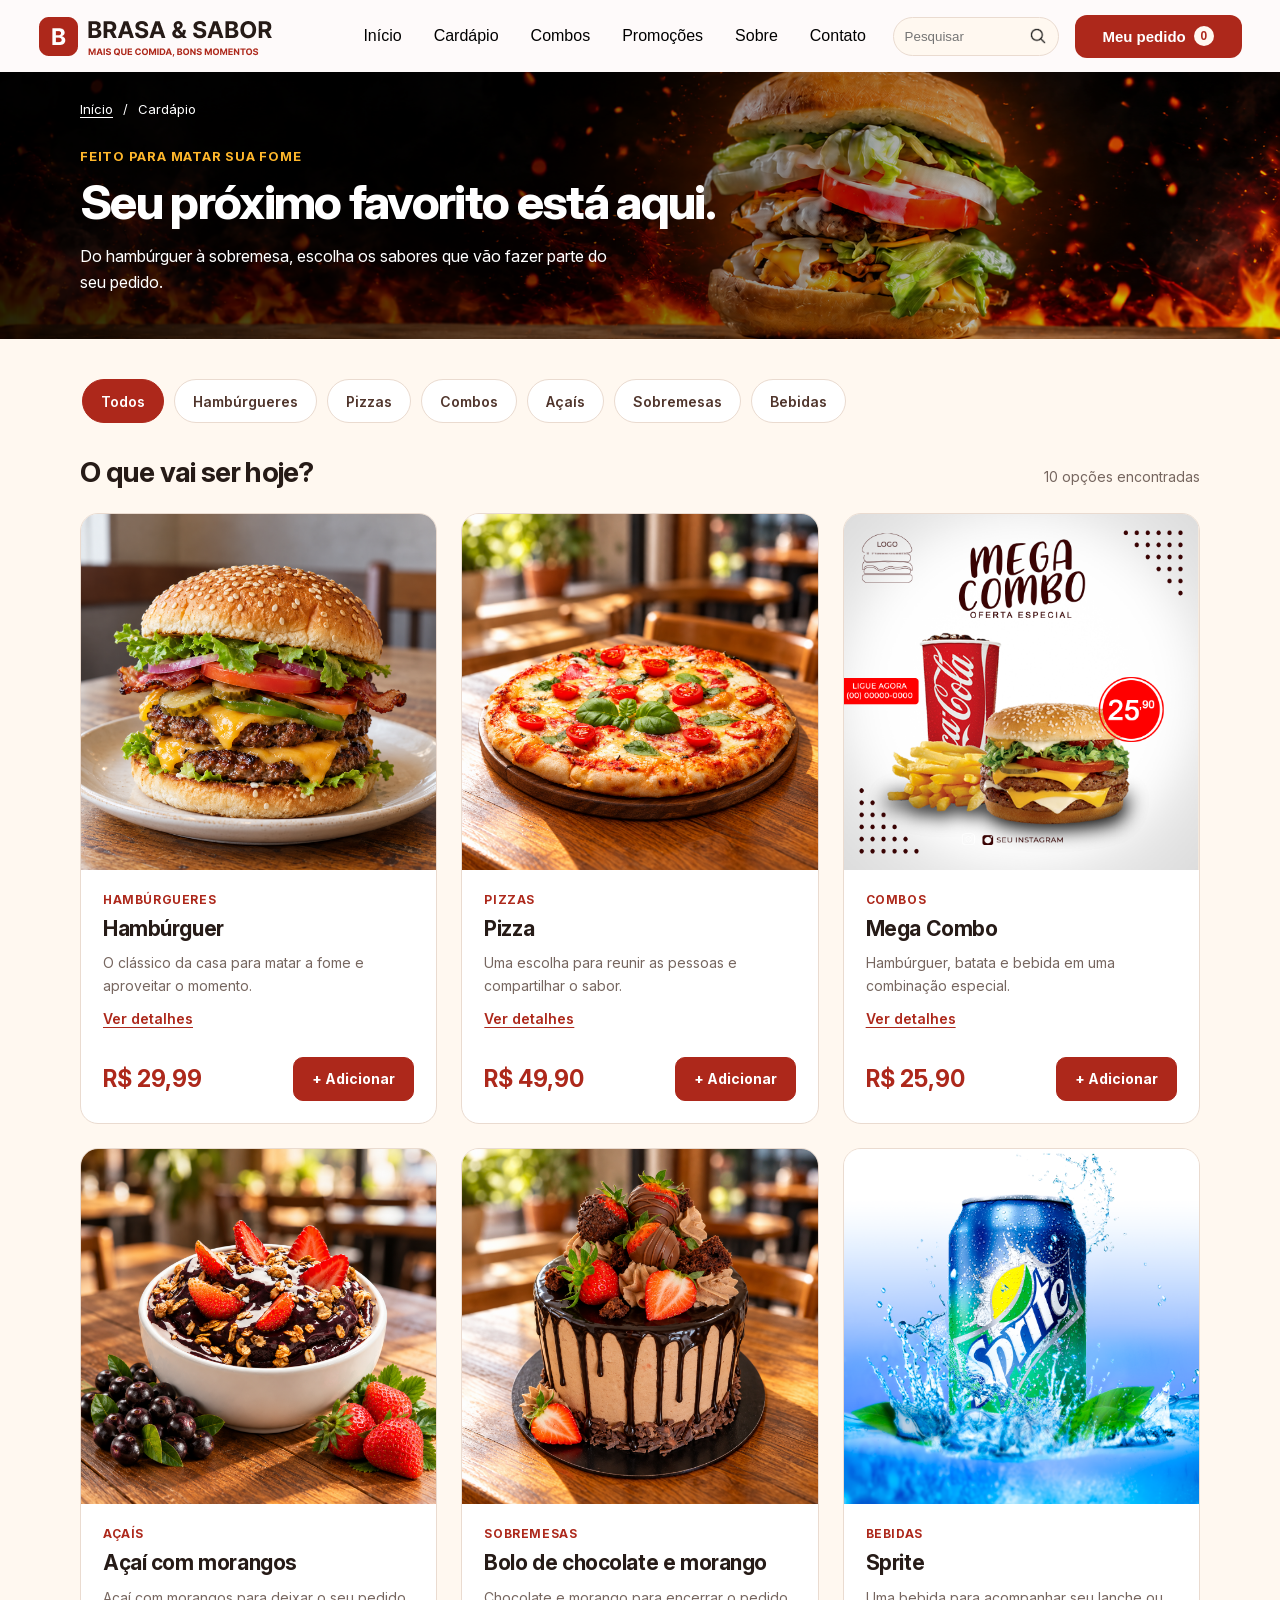
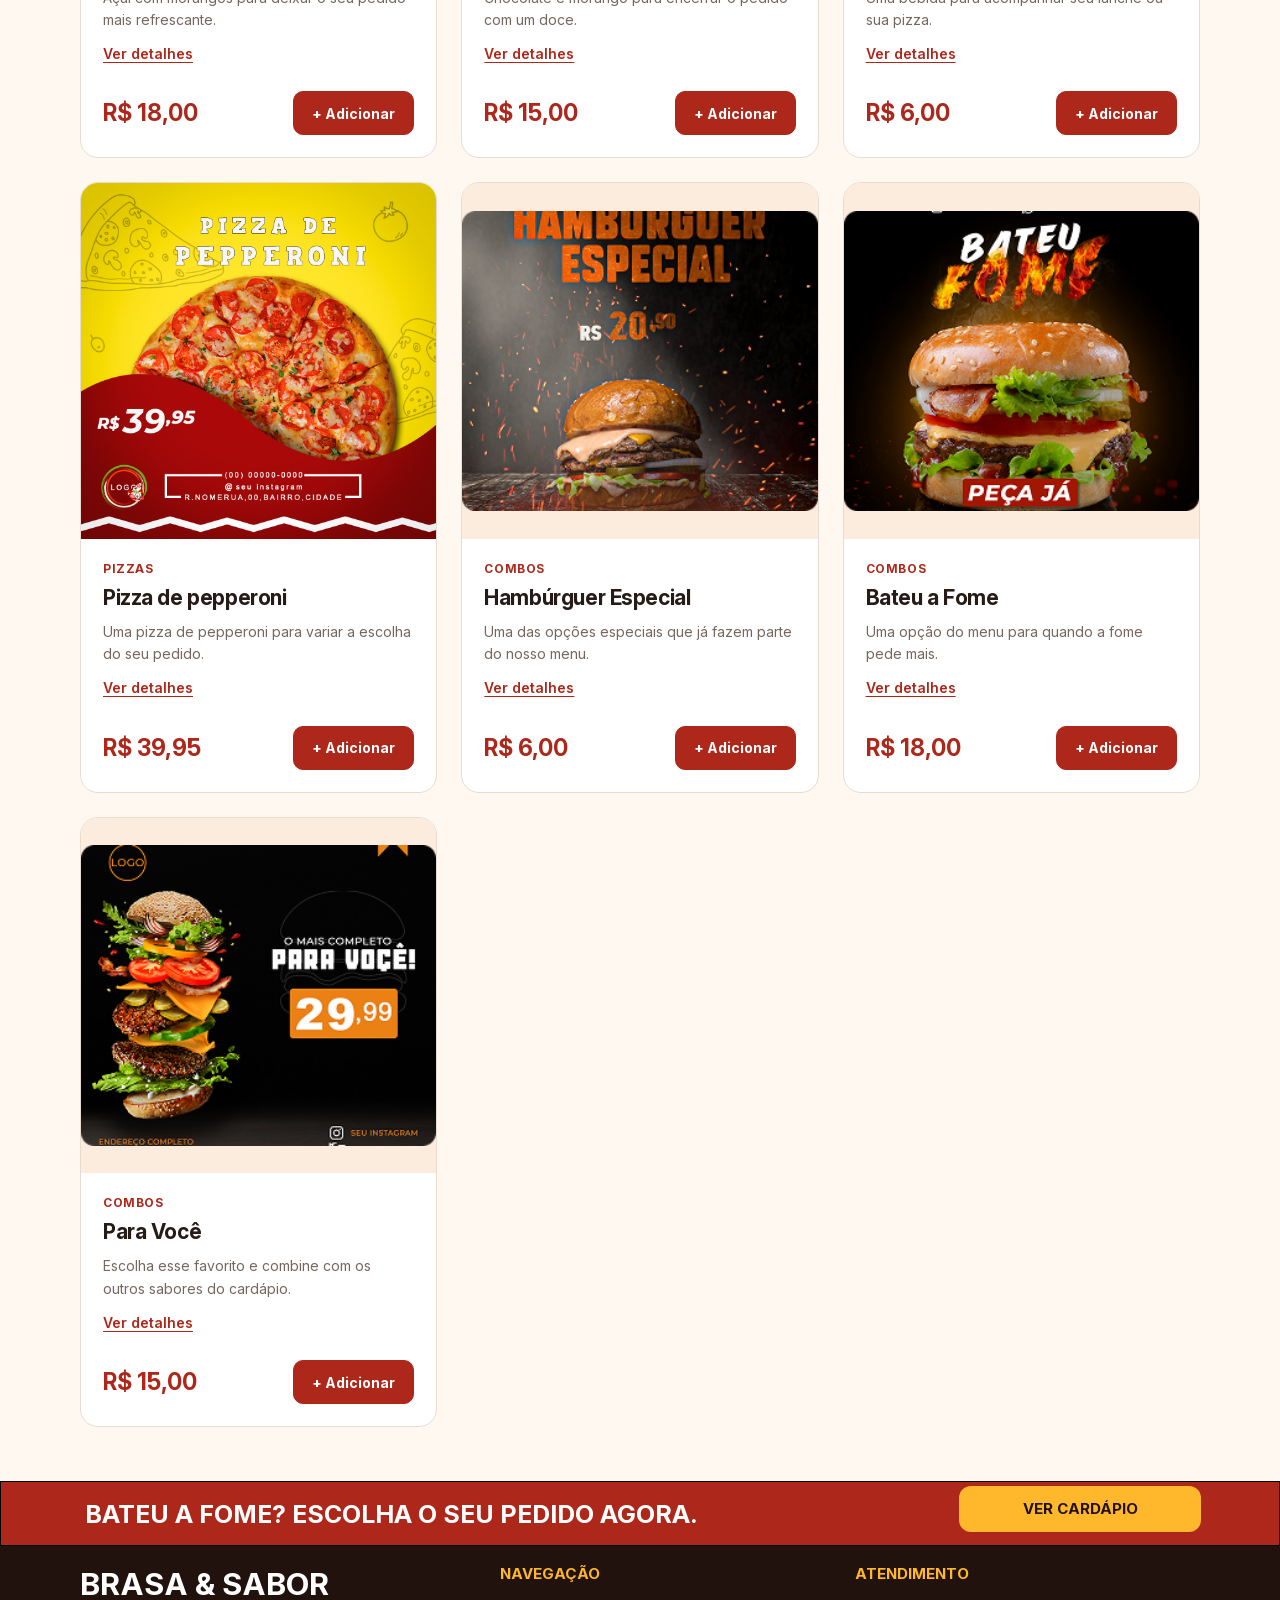
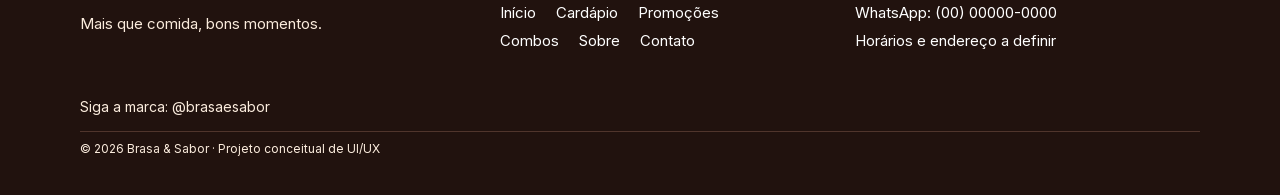
==== cardapio.html @ 9841b9db "Adiciona cardápio responsivo com filtros e carrinho simples" ====
<!DOCTYPE html> <!-- Documento HTML5 -->
<html lang="pt-br"> <!-- Idioma da página -->
<head> <!-- Configurações da página -->
    <meta charset="UTF-8"> <!-- Permite acentos -->
    <meta name="viewport" content="width=device-width, initial-scale=1.0"> <!-- Ajusta à tela -->
    <title>Cardápio | Brasa &amp; Sabor</title> <!-- Nome da aba -->
    <link rel="icon" href="assets/favicon.png"> <!-- Ícone da aba -->
    <link rel="stylesheet" href="index.css?v=cd2eb52864ba"> <!-- Estilos da identidade visual -->
    <link rel="stylesheet" href="cardapio.css?v=669b8cf87e80"> <!-- Estilos do cardápio e pedido -->
    <script src="menu.js?v=e6cb607a9255" defer></script> <!-- Menu do celular -->
    <script src="cardapio.js?v=883831ccedae" defer></script> <!-- Produtos e carrinho -->
</head> <!-- Fim das configurações -->
<body class="pagina-loja pagina-cardapio"> <!-- Conteúdo da loja -->
    <header id="inicio"> <!-- Inicia o cabeçalho e identifica o início da página -->

        <img id="logo" src="logo.png" alt="Logo Brasa & Sabor"> <!-- Exibe a logo do site -->

        <button class="botao-menu" id="botao-menu" type="button" aria-controls="menu-principal" aria-expanded="false" aria-label="Abrir menu" hidden> <!-- Abre o menu no celular -->
            <span aria-hidden="true"></span> <!-- Primeira barra do ícone -->
            <span aria-hidden="true"></span> <!-- Segunda barra do ícone -->
            <span aria-hidden="true"></span> <!-- Terceira barra do ícone -->
        </button> <!-- Fim do botão do menu -->

        <nav id="menu-principal" aria-label="Menu principal"> <!-- Links de navegação -->

            <ul><!-- Lista dos links do menu -->

                <li> <!-- Item da lista -->
                    <a href="index.html#inicio">Início</a> <!-- Vai para o início -->
                </li> <!-- Fim do item -->

                <li> <!-- Item do menu -->
                    <a href="cardapio.html" aria-current="page">Cardápio</a> <!-- Abre a página do cardápio -->
                </li> <!-- Fim do item -->

                <li> <!-- Item do menu -->
                    <a href="index.html#combos">Combos</a> <!-- Vai para os combos -->
                </li> <!-- Fim do item -->

                <li> <!-- Item do menu -->
                    <a href="index.html#banner-pizza">Promoções</a> <!-- Vai para as promoções -->
                </li> <!-- Fim do item -->

                <li> <!-- Item do menu -->
                    <a href="index.html#sobre">Sobre</a> <!-- Vai para a apresentação -->
                </li> <!-- Fim do item -->

                <li> <!-- Item do menu -->
                    <a href="index.html#contato">Contato</a> <!-- Vai para o contato -->
                </li> <!-- Fim do item -->

                <li id="pedido-menu" hidden> <!-- Espaço para o pedido no celular -->
                </li> <!-- Fim do espaço do pedido -->

            </ul> <!-- Fim da lista -->
        </nav> <!-- Fim da navegação -->

        <form action="cardapio.html" method="get" role="search"> <!-- Pesquisa no cardápio -->

            <input type="search" name="busca" placeholder="Pesquisar" aria-label="Pesquisar no cardápio"> <!-- Termo da pesquisa -->

            <button class="botao-pesquisa" type="submit" aria-label="Pesquisar"> <!-- Envia a pesquisa -->
                <img class="lupa" src="assets/Search.png" alt=""> <!-- Ícone da pesquisa -->
            </button> <!-- Fim do botão da pesquisa -->
        </form> <!-- Fim da pesquisa -->

        <a id="meu-pedido" href="meu-pedido.html">Meu pedido <span class="contador-pedido" data-total-itens>0</span></a> <!-- Abre o carrinho e mostra a quantidade -->

    </header> <!-- Fim do cabeçalho -->
<main> <!-- Conteúdo do cardápio -->
    <section class="cardapio-abertura" aria-labelledby="titulo-cardapio"> <!-- Apresentação do cardápio -->
        <div class="loja-container"> <!-- Alinha o conteúdo -->
            <nav class="trilha-pagina" aria-label="Caminho da página"> <!-- Navegação de retorno -->
                <a href="index.html">Início</a> <!-- Volta à página inicial -->
                <span aria-hidden="true">/</span> <!-- Separador visual -->
                <span aria-current="page">Cardápio</span> <!-- Página atual -->
            </nav> <!-- Fim do caminho -->
            <p class="loja-legenda">FEITO PARA MATAR SUA FOME</p> <!-- Legenda do banner -->
            <h1 class="loja-titulo" id="titulo-cardapio">Seu próximo favorito está aqui.</h1> <!-- Título da página -->
            <p class="loja-introducao">Do hambúrguer à sobremesa, escolha os sabores que vão fazer parte do seu pedido.</p> <!-- Apresenta as opções -->
        </div> <!-- Fim do conteúdo do banner -->
    </section> <!-- Fim da apresentação -->
    <section class="loja-container cardapio-conteudo" aria-labelledby="titulo-catalogo"> <!-- Produtos do cardápio -->
        <div class="categorias-cardapio" role="group" aria-label="Filtrar por categoria"> <!-- Filtros do cardápio -->
                <button class="categoria-botao" type="button" data-categoria="todos" aria-pressed="true">Todos</button> <!-- Filtra os produtos da categoria -->
                <button class="categoria-botao" type="button" data-categoria="hamburgueres" aria-pressed="false">Hambúrgueres</button> <!-- Filtra os produtos da categoria -->
                <button class="categoria-botao" type="button" data-categoria="pizzas" aria-pressed="false">Pizzas</button> <!-- Filtra os produtos da categoria -->
                <button class="categoria-botao" type="button" data-categoria="combos" aria-pressed="false">Combos</button> <!-- Filtra os produtos da categoria -->
                <button class="categoria-botao" type="button" data-categoria="acais" aria-pressed="false">Açaís</button> <!-- Filtra os produtos da categoria -->
                <button class="categoria-botao" type="button" data-categoria="sobremesas" aria-pressed="false">Sobremesas</button> <!-- Filtra os produtos da categoria -->
                <button class="categoria-botao" type="button" data-categoria="bebidas" aria-pressed="false">Bebidas</button> <!-- Filtra os produtos da categoria -->
        </div> <!-- Fim das categorias -->
        <div class="catalogo-cabecalho"> <!-- Título e quantidade de resultados -->
            <h2 id="titulo-catalogo">O que vai ser hoje?</h2> <!-- Título dos produtos -->
            <p id="resultado-produtos" role="status"></p> <!-- Quantidade encontrada -->
        </div> <!-- Fim do cabeçalho dos produtos -->
        <div class="lista-produtos" id="lista-produtos"></div> <!-- Recebe os produtos do cardápio -->
        <div class="estado-vazio" id="busca-vazia" hidden> <!-- Busca sem resultados -->
            <h2>Nenhum sabor por aqui ainda.</h2> <!-- Título da busca vazia -->
            <p class="texto-suave">Tente outro nome ou escolha uma categoria diferente.</p> <!-- Orienta a pesquisa -->
            <button class="botao-loja" id="limpar-filtros" type="button">Limpar filtros</button> <!-- Mostra todos os produtos -->
        </div> <!-- Fim da busca vazia -->
        <noscript><p class="texto-suave">Ative o JavaScript para ver os produtos e montar seu pedido.</p></noscript> <!-- Orientação sem o script -->
    </section> <!-- Fim dos produtos -->
</main> <!-- Fim do cardápio -->
<footer class="rodape"> <!-- Inicia o rodapé da página -->

    <div class="rodape-chamada"> <!-- Cria a faixa de chamada acima das informações finais -->

        <div class="rodape-chamada-conteudo"> <!-- Alinha o texto e o link da faixa -->
            <p class="rodape-chamada-texto">BATEU A FOME? ESCOLHA O SEU PEDIDO AGORA.</p> <!-- Exibe a chamada para escolher um pedido -->
            <a class="rodape-botao" href="cardapio.html">VER CARDÁPIO</a> <!-- Abre o cardápio completo -->
        </div> <!-- Encerra o conteúdo da faixa de chamada -->

    </div> <!-- Encerra a faixa de chamada -->

    <div class="rodape-corpo"> <!-- Cria a área escura das informações finais -->

        <div class="rodape-conteudo"> <!-- Limita e centraliza o conteúdo do rodapé -->

            <div class="rodape-colunas"> <!-- Agrupa a marca, a navegação e o atendimento -->

                <div class="rodape-marca"> <!-- Agrupa o nome e o slogan da marca -->
                    <h2 class="rodape-nome">BRASA &amp; SABOR</h2> <!-- Exibe o nome da marca -->
                    <p class="rodape-slogan">Mais que comida, bons momentos.</p> <!-- Exibe o slogan da marca -->
                </div> <!-- Encerra as informações da marca -->

                <nav class="rodape-navegacao" aria-labelledby="titulo-navegacao"> <!-- Identifica os links de navegação do rodapé -->
                    <h3 class="rodape-subtitulo" id="titulo-navegacao">NAVEGAÇÃO</h3> <!-- Exibe o título da navegação -->

                    <div class="rodape-links"> <!-- Agrupa as duas linhas de links -->

                        <div class="rodape-linha"> <!-- Agrupa a primeira linha de links -->
                            <a href="index.html#inicio">Início</a> <!-- Leva ao início da página -->
                            <a href="cardapio.html">Cardápio</a> <!-- Abre o cardápio completo -->
                            <a href="index.html#banner-pizza">Promoções</a> <!-- Leva ao banner de promoção -->
                        </div> <!-- Encerra a primeira linha de links -->

                        <div class="rodape-linha"> <!-- Agrupa a segunda linha de links -->
                            <a href="index.html#combos">Combos</a> <!-- Leva à seção de combos -->
                            <a href="index.html#sobre">Sobre</a> <!-- Leva à apresentação da marca -->
                            <a href="index.html#contato">Contato</a> <!-- Leva às informações de atendimento -->
                        </div> <!-- Encerra a segunda linha de links -->

                    </div> <!-- Encerra o grupo de links -->

                </nav> <!-- Encerra a navegação do rodapé -->

                <section class="rodape-atendimento" id="contato" aria-labelledby="titulo-atendimento"> <!-- Agrupa e identifica as informações de atendimento -->
                    <h3 class="rodape-subtitulo" id="titulo-atendimento">ATENDIMENTO</h3> <!-- Exibe o título do atendimento -->

                    <p class="rodape-dados"> <!-- Inicia as informações de contato -->
                        WhatsApp: (00) 00000-0000<br> <!-- Exibe o telefone e quebra a linha -->
                        Horários e endereço a definir <!-- Exibe a situação dos dados de atendimento -->
                    </p> <!-- Encerra as informações de contato -->

                </section> <!-- Encerra a área de atendimento -->

            </div> <!-- Encerra as três colunas do rodapé -->

            <p class="rodape-social">Siga a marca: @brasaesabor</p> <!-- Exibe o nome da marca nas redes sociais -->
            <hr class="rodape-divisor"> <!-- Separa as informações dos créditos finais -->
            <p class="rodape-creditos">© 2026 Brasa &amp; Sabor · Projeto conceitual de UI/UX</p> <!-- Exibe o ano, a marca e a identificação do projeto -->

        </div> <!-- Encerra o conteúdo centralizado do rodapé -->

    </div> <!-- Encerra a área escura do rodapé -->

</footer> <!-- Encerra o rodapé da página -->
<dialog class="detalhes-produto" id="detalhes-produto" aria-labelledby="detalhe-nome" aria-describedby="detalhe-descricao"> <!-- Detalhes do produto -->
    <button class="fechar-detalhes" id="fechar-detalhes" type="button" aria-label="Fechar detalhes" autofocus>×</button> <!-- Fecha a janela -->
    <div class="detalhes-layout"> <!-- Organiza imagem e informações -->
        <img id="detalhe-imagem" src="assets/favoritos/img/hamburguer.png" alt="Hambúrguer"> <!-- Foto do produto -->
        <div class="detalhes-conteudo"> <!-- Informações do produto -->
            <p class="loja-legenda">BRASA &amp; SABOR</p> <!-- Nome da marca -->
            <h2 id="detalhe-nome">Hambúrguer</h2> <!-- Nome do produto escolhido -->
            <p class="texto-suave" id="detalhe-descricao"></p> <!-- Descrição do produto -->
            <strong class="produto-preco" id="detalhe-preco"></strong> <!-- Preço do produto -->
            <button class="botao-loja" id="detalhe-adicionar" type="button" data-adicionar="hamburguer">Adicionar ao pedido</button> <!-- Inclui o produto no carrinho -->
            <p class="texto-suave" id="detalhe-status" role="status" data-status-pedido hidden></p> <!-- Confirma a inclusão -->
        </div> <!-- Fim das informações -->
    </div> <!-- Fim do conteúdo dos detalhes -->
</dialog> <!-- Fim da janela -->
<div class="barra-pedido" id="barra-pedido" hidden> <!-- Resumo fixo do celular -->
    <div> <!-- Quantidade e total -->
        <p class="texto-suave"><span data-total-itens>0</span> itens no pedido</p> <!-- Quantidade escolhida -->
        <strong data-total-pedido>R$ 0,00</strong> <!-- Total dos itens -->
    </div> <!-- Fim dos valores -->
    <a class="botao-loja" href="meu-pedido.html">Ver meu pedido</a> <!-- Abre o carrinho -->
</div> <!-- Fim do resumo fixo -->
<p class="aviso-pedido" role="status" data-status-pedido hidden></p> <!-- Confirma as mudanças no pedido -->
</body> <!-- Fim do conteúdo -->
</html> <!-- Fim do documento -->
---- index.css ----
* {
    font-family: Arial, Helvetica, sans-serif; /* Define a fonte de todos os elementos */
    margin: 0; /* Remove as margens padrão */
    padding: 0; /* Remove os espaçamentos internos padrão */
}

body {
    margin: 0; /* Remove a margem padrão do body */
}

a {
    color: black; /* Define a cor dos links */
    text-decoration: none; /* Remove o sublinhado dos links */
    cursor: pointer; /* Mostra uma mão ao passar o mouse sobre os links */
}

button {
    cursor: pointer; /* Mostra uma mão ao passar o mouse sobre os botões */
}

header {
    background-color: #FEFAFA; /* Define a cor de fundo do cabeçalho */
    display: flex; /* Coloca os elementos do cabeçalho lado a lado */
    align-items: center; /* Centraliza os elementos verticalmente */
    justify-content: space-between; /* Distribui o espaço livre entre os elementos */
    min-height: 72px; /* Mantém a altura mínima e permite crescer se houver quebra de linha */
    height: auto; /* Evita que o botão fique encoberto em telas menores */
    padding: 12px clamp(20px, 3vw, 80px); /* Ajusta o espaço lateral à largura da tela */
    box-sizing: border-box; /* Inclui o padding no tamanho do cabeçalho */
    gap: 16px; /* Mantém os elementos próximos sem apertar o cabeçalho */
    flex-wrap: wrap; /* Permite que os elementos passem para outra linha quando faltar espaço */

    & #logo {
        cursor: pointer; /* Mostra uma mão ao passar o mouse sobre a logo */
    }
}

nav ul {
    display: flex; /* Coloca os itens do menu lado a lado */
    flex-wrap: wrap; /* Permite quebrar a linha quando faltar espaço */
    gap: 12px; /* Faz o menu caber também com o navegador em 100% */
    list-style-type: none; /* Remove as bolinhas da lista */
    padding: 0; /* Remove o espaçamento interno padrão */
    margin: 0; /* Remove a margem padrão */

    & a {
        display: inline-block; /* Permite aumentar cada link individualmente */
        padding: 10px; /* Mantém o tamanho do link igual antes e durante o hover */
        border: none; /* Remove qualquer borda do link */
        outline: none; /* Remove o contorno preto de foco */
        border-radius: 10px; /* Arredonda o fundo do hover */
        transition: transform 0.2s ease, color 0.2s ease, background-color 0.2s ease; /* Suaviza o efeito */

        &:hover {
            cursor: pointer; /* Mostra uma mão sobre o link */
            color: white; /* Deixa o texto branco */
            background-color: #AD281B; /* Deixa o fundo vermelho */
            transform: scale(1.1); /* Aumenta apenas o link sem empurrar os outros */
        }

        &:focus-visible {
            outline: 2px solid #AD281B; /* Destaca o link em vermelho ao navegar pelo teclado */
            outline-offset: 2px; /* Afasta o contorno do texto */
        }
    }
}

form {
    position: relative; /* Serve de referência para posicionar a lupa */
    margin-left: auto; /* Coloca o espaço livre antes da pesquisa, aproximando ela do botão */
}

input {
    background-color: #FFF8F0; /* Define o fundo do campo de pesquisa */
    width: 166px; /* Define a largura do campo */
    height: 39px; /* Define a altura do campo */
    border-radius: 20px; /* Arredonda as bordas */
    border: 1px solid #EADBD0; /* Adiciona uma borda ao campo */
    padding-left: 11px; /* Afasta o texto da borda esquerda */
    padding-right: 35px; /* Reserva espaço para a lupa */
    outline: none; /* Remove o contorno padrão ao clicar */
    box-sizing: border-box; /* Inclui padding e borda no tamanho do campo */
}

.lupa {
    position: absolute; /* Permite posicionar a lupa dentro do formulário */
    right: 12px; /* Afasta a lupa da borda direita */
    top: 50%; /* Posiciona a lupa no meio vertical */
    transform: translateY(-50%); /* Ajusta a centralização vertical da lupa */
    width: 18px; /* Define a largura da lupa */
}

#meu-pedido { /* Botão do pedido */
    display: inline-flex; /* Organiza o texto do botão */
    align-items: center; /* Centraliza na vertical */
    justify-content: center; /* Centraliza na horizontal */
    box-sizing: border-box; /* Inclui as bordas no tamanho */
    background: #AD281B; /* Define o fundo vermelho */
    width: 167px; /* Define a largura do botão */
    height: 43px; /* Define a altura do botão */
    border-radius: 12px; /* Arredonda as bordas */
    border: none; /* Remove a borda padrão */
    outline: none; /* Remove o contorno padrão ao clicar */
    color: white; /* Define o texto branco */
    font-weight: bold; /* Deixa o texto em negrito */
    font-size: 15px; /* Define o tamanho do texto */

    &:hover { /* Destaque ao passar o mouse */
        background-color: #630e06; /* Escurece o botão ao passar o mouse */
    } /* Fim do destaque */

    &:focus-visible { /* Destaque pelo teclado */
        outline: 2px solid #AD281B; /* Contorno vermelho */
        outline-offset: 3px; /* Afasta o contorno */
    } /* Fim do foco */
} /* Fim do botão do pedido */

@keyframes hero { /* Cria a animação de entrada da hero */
    from { /* Define o começo da animação */
        opacity: 0; /* Começa invisível */
        transform: translateY(15px); /* Começa 15px abaixo da posição original */
    } /* Fecha o começo */

    to { /* Define o final da animação */
        opacity: 1; /* Deixa o elemento visível */
        transform: translateY(0); /* Retorna à posição original */
    } /* Fecha o final */
} /* Fecha a animação */

.hero {
    position: relative; /* Serve de referência para posicionar o vídeo */
    isolation: isolate; /* Mantém as camadas do vídeo dentro da hero */
    overflow: hidden; /* Esconde as partes do vídeo que ultrapassam a seção */
    background-image: url("assets/banner-burguer.png"); /* Define a imagem de fundo */
    width: 100%; /* Ocupa toda a largura disponível */
    height: 550px; /* Define a altura da seção */
    background-size: cover; /* Preenche a seção com a imagem */
    background-position: center; /* Centraliza a imagem de fundo */
    background-repeat: no-repeat; /* Impede a repetição da imagem */
    color: white; /* Define a cor padrão dos textos */
    display: flex; /* Ativa o Flexbox */
    flex-direction: column; /* Organiza os elementos um abaixo do outro */
    padding: 80px; /* Define o espaço interno da seção */
    box-sizing: border-box; /* Inclui o padding no tamanho da seção */

    & .video-hero {
        position: absolute; /* Coloca o vídeo no fundo sem ocupar espaço entre os textos */
        inset: 0; /* Posiciona o vídeo junto às bordas da seção */
        width: 100%; /* Faz o vídeo ocupar toda a largura da hero */
        height: 100%; /* Faz o vídeo ocupar toda a altura da hero */
        object-fit: cover; /* Preenche a seção sem deformar o vídeo */
        object-position: center; /* Centraliza o vídeo */
        z-index: -1; /* Coloca o vídeo atrás dos textos e botões */
        pointer-events: none; /* Impede que o vídeo bloqueie os cliques nos botões */
    }

    & #h2-section {
        color: #FFB72B; /* Define a cor amarela do texto */
        font-size: 15px; /* Define o tamanho do texto */
        font-weight: 100; /* Solicita um peso fino para a fonte */
        animation: entrada-hero 0.6s ease-out both; /* Faz o texto pequeno entrar primeiro */
        transition: scale 0.25s ease; /* Suaviza o crescimento e a volta ao tamanho normal */
        transform-origin: left center; /* Faz o crescimento partir do lado esquerdo */

        &:hover {
            scale: 1.02; /* Aumenta apenas este texto em 2% */
        }
    }

    & #h1 {
        font-size: 65px; /* Define o tamanho do título principal */
        margin: 0; /* Remove a margem padrão */
        animation: entrada-hero 0.6s ease-out 0.12s both; /* Faz o título entrar depois */
        transition: scale 0.25s ease; /* Suaviza o crescimento e a volta ao tamanho normal */
        transform-origin: left center; /* Faz o crescimento partir do lado esquerdo */

        &:hover {
            scale: 1.02; /* Aumenta apenas o título em 2% */
        }
    }

    & > p {
        animation: entrada-hero 0.6s ease-out 0.24s both; /* Faz o parágrafo entrar depois do título */
        transition: scale 0.25s ease; /* Suaviza o crescimento e a volta ao tamanho normal */
        transform-origin: left center; /* Faz o crescimento partir do lado esquerdo */

        &:hover {
            scale: 1.02; /* Aumenta apenas o parágrafo em 2% */
        }
    }

    & .botoes-hero {
        display: flex; /* Coloca os botões lado a lado */
        gap: 22px; /* Define o espaço entre os botões */
        flex-wrap: wrap; /* Permite que os botões passem para outra linha */
        margin-top: 20px; /* Afasta os botões do texto acima */
        animation: entrada-hero 0.6s ease-out 0.36s both; /* Faz os botões entrarem por último */

        & #fazer-pedido {
            width: 255px; /* Define a largura do botão */
            height: 55px; /* Define a altura do botão */
            border-radius: 12px; /* Arredonda as bordas */
            background: #AD281B; /* Define o fundo vermelho */
            color: white; /* Define o texto branco */
            border: none; /* Remove a borda padrão */
            font-weight: bold; /* Deixa o texto em negrito */
            box-shadow: inset 0 0 0 0 white; /* Prepara o preenchimento branco sem mostrá-lo */
            transition: box-shadow 0.35s ease, color 0.35s ease; /* Suaviza a animação na entrada e na saída do mouse */

            &:hover {
                box-shadow: inset 255px 0 0 0 white; /* Preenche o botão de branco da esquerda para a direita */
                color: #AD281B; /* Muda o texto para vermelho */
            }
        }

        & #explorar-cardapio {
            width: 255px; /* Define a largura do botão */
            height: 55px; /* Define a altura do botão */
            border-radius: 12px; /* Arredonda as bordas */
            background: white; /* Define o fundo branco */
            color: #AD281B; /* Define o texto vermelho */
            border: none; /* Remove a borda padrão */
            font-weight: bolder; /* Deixa o texto com peso maior */
            box-shadow: inset 0 0 0 0 #AD281B; /* Prepara o preenchimento vermelho sem mostrá-lo */
            transition: box-shadow 0.35s ease, color 0.35s ease; /* Suaviza a animação na entrada e na saída do mouse */

            &:hover {
                box-shadow: inset 255px 0 0 0 #AD281B; /* Preenche o botão de vermelho da esquerda para a direita */
                color: white; /* Muda o texto para branco */
            }
        }
    }
}

.texto-favorito {
    display: flex; /* Ativa o Flexbox na seção */
    flex-direction: column; /* Organiza os textos um abaixo do outro */
    padding: 57px 80px; /* Define o espaço vertical e lateral */
    box-sizing: border-box; /* Inclui o padding no tamanho da seção */

    & #escolha-seu-favorito {
        color: #AD281B; /* Define a cor vermelha do texto */
        font-weight: bold; /* Deixa o texto em negrito */
        margin: 0; /* Remove a margem padrão */
    }

    & #oq-vai-ser-hj {
        color: #261B17; /* Define a cor escura do título */
        font-size: 36px; /* Define o tamanho do título */
        margin: 0; /* Remove a margem padrão */
        font-weight: bolder; /* Deixa o título com peso maior */
    }

    & #paragrafo-texto-favorito {
        color: #76665F; /* Define a cor do parágrafo */
        font-size: 16px; /* Define o tamanho do texto */
    }
}

.favoritos {
    display: flex; /* Coloca os cards lado a lado */
    width: 100%; /* Ocupa toda a largura disponível */
    padding: 0 80px; /* Define o espaço nas laterais */
    box-sizing: border-box; /* Inclui o padding na largura da seção */
    justify-content: center; /* Centraliza os cards na horizontal */
    gap: 67px; /* Define o espaço entre os cards */
    margin-bottom: 20px; /* Adiciona espaço abaixo da seção */
    flex-wrap: wrap; /* Permite que os cards passem para outra linha */

    & .card {
        display: flex; /* Ativa o Flexbox dentro do card */
        width: 197px; /* Define a largura do card */
        height: auto; /* Ajusta a altura ao conteúdo */
        padding-bottom: 15px; /* Cria espaço abaixo do preço */
        flex-shrink: 0; /* Impede que o card diminua de largura */
        flex-direction: column; /* Organiza imagem, nome e preço em coluna */
        align-items: center; /* Centraliza os elementos horizontalmente */
        gap: 8px; /* Cria espaço entre imagem, nome e preço */
        border-radius: 15px; /* Arredonda as bordas */
        border: 1px solid #FF9A50; /* Adiciona uma borda laranja */
        box-sizing: border-box; /* Inclui padding e borda no tamanho do card */
        position: relative; /* Serve de referência para o reflexo */
        transition: transform 0.6s cubic-bezier(0.23, 1, 0.32, 1); /* Suaviza a inclinação e a volta do card */



        &:hover {
            transform: perspective(1000px) rotateX(5deg) rotateY(-10deg) scale(1.02); /* Inclina e aumenta apenas o card sob o mouse */
        }

        &::after {
            content: ""; /* Cria uma camada para o reflexo */
            position: absolute; /* Posiciona o reflexo sobre o card */
            inset: 0; /* Faz a camada ocupar todo o card */
            border-radius: inherit; /* Mantém o arredondamento original */
            pointer-events: none; /* Impede que o reflexo bloqueie o mouse */
            background: linear-gradient(115deg, transparent 40%, rgba(255, 255, 255, 0.1) 45%, rgba(255, 255, 255, 0.3) 50%, rgba(255, 255, 255, 0.1) 55%, transparent 60%); /* Cria uma faixa diagonal de luz */
            background-size: 250% 250%; /* Permite movimentar o reflexo */
            background-position: 100% 100%; /* Define a posição inicial do reflexo */
            opacity: 0; /* Esconde o reflexo enquanto o card está parado */
            transition: background-position 0.6s ease, opacity 0.6s ease; /* Suaviza o movimento e a aparição do reflexo */
        }

        &:hover::after {
            background-position: 0% 0%; /* Faz o reflexo atravessar o card */
            opacity: 1; /* Mostra o reflexo durante o hover */
        }

        & img {
            width: 181px; /* Define a largura das imagens */
            height: 153px; /* Define a altura das imagens */
            border-radius: 11px; /* Arredonda as bordas das imagens */
            object-fit: cover; /* Preenche o espaço sem deformar a imagem */
            margin-top: 5px; /* Afasta a imagem do topo do card */
        }

        & h2 {
            font-size: 17px; /* Aumenta o tamanho do nome do produto */
            font-weight: bold; /* Deixa o nome em negrito */
            text-align: center; /* Centraliza o nome */
            padding: 0 8px; /* Afasta o nome das bordas laterais */
        }

        & .preco {
            color: #AD281B; /* Define a cor vermelha do preço */
            font-size: 18px; /* Define o tamanho do preço */
            font-weight: bold; /* Deixa o preço em negrito */
            text-align: center; /* Centraliza o preço */
            margin-top: auto; /* Alinha os preços na parte inferior dos cards da mesma linha */
        }
    }
}

#banner-pizza {
    width: 100%; /* Faz o banner acompanhar a largura disponível */
    height: auto; /* Mantém a proporção da imagem */
}

.combos {
    
    & .NOSSAS-ESCOLHAS {
        margin-top: 20px; /* Adiciona espaço acima do texto */
        font-size: 14px; /* Define o tamanho do texto */
        font-weight: bolder; /* Deixa o texto com peso maior */
        color: #AD281B; /* Define a cor vermelha do texto */
    }

    & .COMBO-PARA-QUALQUER-FOME {
        font-size: 38px; /* Define o tamanho do título dos combos */
        color: #261B17; /* Define a cor escura do título */
    }

    & .ESCOLHA{
        font-size: 17px;
        color: #76665F;

    }


}

.combos-produtos {
    display: flex; /* Coloca os cards lado a lado */
    margin-top: 20px;
    width: 100%; /* Ocupa toda a largura disponível */
    padding: 0 80px; /* Define o espaço nas laterais */
    box-sizing: border-box; /* Inclui o padding na largura da seção */
    justify-content: center; /* Centraliza os cards na horizontal */
    gap: 67px; /* Define o espaço entre os cards */
    margin-bottom: 20px; /* Adiciona espaço abaixo da seção */
    flex-wrap: wrap; /* Permite que os cards passem para outra linha */

    & .card {
        display: flex; /* Ativa o Flexbox dentro do card */
        width: 305px; /* Aumenta a largura do card */
        min-height: 450px; /* Define uma altura mínima para o card */
        height: auto; /* Ajusta a altura ao conteúdo */
        padding-bottom: 15px; /* Cria espaço abaixo do preço */
        flex-shrink: 0; /* Impede que o card diminua de largura */
        flex-direction: column; /* Organiza imagem, nome e preço em coluna */
        align-items: center; /* Centraliza os elementos horizontalmente */
        gap: 8px; /* Cria espaço entre imagem, nome e preço */
        border-radius: 15px; /* Arredonda as bordas */
        border: 1px solid #FF9A50; /* Adiciona uma borda laranja */
        box-sizing: border-box; /* Inclui padding e borda no tamanho do card */
        position: relative; /* Serve de referência para o reflexo */
        transition: transform 0.6s cubic-bezier(0.23, 1, 0.32, 1); /* Suaviza a inclinação e a volta do card */

        & .card-rodape {
        display: flex; /* Coloca o preço e o botão lado a lado */
        justify-content: space-between; /* Coloca um em cada ponta */
        align-items: center; /* Alinha os dois verticalmente */
        width: 100%; /* Ocupa toda a largura do card */
        padding: 0 16px; /* Afasta os dois das bordas laterais */
        box-sizing: border-box; /* Inclui o padding na largura */
        margin-top: auto; /* Empurra o conjunto para baixo */

        & .preco {
            margin: 0; /* Remove a margem automática anterior do preço */
        }
    }
        &:hover {
            transform: perspective(1000px) rotateX(5deg) rotateY(-10deg) scale(1.02); /* Inclina e aumenta apenas o card sob o mouse */
        }

        &::after {
            content: ""; /* Cria uma camada para o reflexo */
            position: absolute; /* Posiciona o reflexo sobre o card */
            inset: 0; /* Faz a camada ocupar todo o card */
            border-radius: inherit; /* Mantém o arredondamento original */
            pointer-events: none; /* Impede que o reflexo bloqueie o mouse */
            background: linear-gradient(115deg, transparent 40%, rgba(255, 255, 255, 0.1) 45%, rgba(255, 255, 255, 0.3) 50%, rgba(255, 255, 255, 0.1) 55%, transparent 60%); /* Cria uma faixa diagonal de luz */
            background-size: 250% 250%; /* Permite movimentar o reflexo */
            background-position: 100% 100%; /* Define a posição inicial do reflexo */
            opacity: 0; /* Esconde o reflexo enquanto o card está parado */
            transition: background-position 0.6s ease, opacity 0.6s ease; /* Suaviza o movimento e a aparição do reflexo */
        }

        &:hover::after {
            background-position: 0% 0%; /* Faz o reflexo atravessar o card */
            opacity: 1; /* Mostra o reflexo durante o hover */
        }

        & img {
            width: calc(100% - 16px); /* Acompanha a largura interna do card, deixando espaço nas laterais */
            height: 245px; /* Aumenta a altura das imagens */
            border-radius: 11px; /* Arredonda as bordas das imagens */
            object-fit: cover; /* Preenche o espaço sem deformar a imagem */
            margin-top: 5px; /* Afasta a imagem do topo do card */
        }

        & h2 {
            font-size: 24px; /* Aumenta o tamanho do nome do produto */
            font-weight: bold; /* Deixa o nome em negrito */
            text-align: center; /* Centraliza o nome */
            padding: 0 8px; /* Afasta o nome das bordas laterais */
        }

        & .preco {
            color: #AD281B; /* Define a cor vermelha do preço */
            font-size: 26px; /* Aumenta o tamanho do preço */
            font-weight: bold; /* Deixa o preço em negrito */
            text-align: center; /* Centraliza o preço */
            margin-top: auto; /* Alinha os preços na parte inferior dos cards da mesma linha */
        }

        & .adicionar{
            background: #AD281B;
            border: none; /* Remove a borda do botão */
            color:white;
            width: 43px;
            height: 43px;
            font-size: 26px;
            border-radius: 100%;

        }
    }
}


.beneficios {
    background-color: #FCEBDB; /* Define o fundo claro da faixa */
    padding: 24px 80px; /* Define o espaço interno vertical e lateral */
    box-sizing: border-box; /* Inclui o padding na largura da seção */
    min-height: 220px; /* Define a altura mínima da faixa */

    & #titulo-beneficios {
        color: #AD281B; /* Define a cor vermelha do título */
        font-size: 14px; /* Define o tamanho do título */
        font-weight: bold; /* Deixa o título em negrito */
        margin-bottom: 20px; /* Afasta o título dos benefícios */
    }

    & .beneficios-lista {
        display: flex; /* Coloca os benefícios lado a lado */
        flex-wrap: wrap; /* Permite quebrar a linha quando faltar espaço */
        gap: 16px; /* Define o espaço entre os benefícios */

        & .beneficio {
            display: flex; /* Coloca o número ao lado do texto */
            align-items: flex-start; /* Alinha o número e o texto pelo topo */
            flex: 1 1 250px; /* Distribui o espaço e permite quebrar a linha */
            min-width: 0; /* Permite que o conteúdo se ajuste ao espaço disponível */
            background-color: white; /* Define o fundo branco do benefício */
            border-radius: 12px; /* Arredonda as bordas */
            padding: 24px 20px; /* Define o espaço interno do benefício */
            box-sizing: border-box; /* Inclui o padding no tamanho do benefício */
            gap: 16px; /* Afasta o número do texto */

            & .beneficio-numero {
                color: #FF4B23; /* Define a cor laranja do número */
                font-size: 30px; /* Define o tamanho do número */
                font-weight: bold; /* Deixa o número em negrito */
                line-height: 1; /* Mantém a altura da linha próxima ao tamanho do número */
                flex-shrink: 0; /* Impede que o número seja comprimido */
            }

            & .beneficio-texto {
                min-width: 0; /* Permite que o texto se ajuste dentro do benefício */

                & h3 {
                    color: #261B17; /* Define a cor escura do título */
                    font-size: 19px; /* Define o tamanho do título */
                    font-weight: bold; /* Deixa o título em negrito */
                    margin-bottom: 8px; /* Afasta o título da descrição */
                }

                & p {
                    color: #76665F; /* Define a cor da descrição */
                    font-size: 14px; /* Define o tamanho da descrição */
                    line-height: 1.5; /* Aumenta o espaço entre as linhas */
                }
            }
        }
    }
}

/* Registra a fonte local usada nas seções de texto */
@font-face { /* Registra os arquivos e os pesos de uma fonte local */
    font-family: "Inter"; /* Registra o nome da fonte */
    src: url("assets/fonts/InterVariable.woff2") format("woff2"); /* Carrega o arquivo local */
    font-weight: 100 900; /* Disponibiliza os pesos de 100 a 900 da mesma fonte */
    font-style: normal; /* Usa a versão sem itálico */
    font-display: swap; /* Exibe a fonte alternativa enquanto a fonte local carrega */
} /* Encerra este bloco de estilos */

.nossa-historia { /* Seleciona a seção de apresentação da marca */
    padding: 53px 0 72px; /* Define 53px acima, 72px abaixo e nenhum espaço interno lateral */
    font-family: "Inter", Arial, sans-serif; /* Define a fonte Inter e as fontes alternativas desta seção */
    font-optical-sizing: none; /* Desativa o ajuste óptico automático da fonte */

    & * { /* Seleciona todos os elementos dentro da seção */
        font-family: inherit; /* Evita que a regra geral de Arial sobrescreva a nova fonte */
    } /* Encerra este bloco de estilos */

    & .historia-container { /* Seleciona a área que alinha o cartão */
        width: calc(100% - 160px); /* Reserva as margens laterais de 80px */
        max-width: 1280px; /* Limita a largura do conteúdo no desktop */
        margin: 0 auto; /* Centraliza o espaço disponível */
        padding-right: 68px; /* Reserva 68px de espaço interno à direita */
        box-sizing: border-box; /* Inclui o espaço interno na largura */
        display: flex; /* Permite alinhar o cartão na horizontal */
        justify-content: flex-end; /* Coloca o conteúdo do lado direito */
    } /* Encerra este bloco de estilos */

    & .historia-conteudo { /* Seleciona o cartão da apresentação */
        width: 588px; /* Define a largura do cartão em 588px */
        max-width: 100%; /* Permite que o cartão caiba em telas menores */
        min-height: 390px; /* Define a altura mínima do cartão e permite que ele cresça */
        padding: 38px 10px 23px; /* Define o espaço interno do cartão */
        box-sizing: border-box; /* Inclui o padding nos 588px */
        background-color: #FBECDD; /* Define o fundo bege claro do cartão */
        border-radius: 18px; /* Arredonda os cantos do cartão em 18px */
        display: flex; /* Organiza os textos e o botão */
        flex-direction: column; /* Coloca os elementos um abaixo do outro */
        align-items: flex-start; /* Alinha os elementos à esquerda */
    } /* Encerra este bloco de estilos */

    & .historia-destaque { /* Seleciona a legenda da apresentação */
        margin-left: 5px; /* Adiciona 5px de margem à esquerda da legenda */
        color: #AD281B; /* Usa o vermelho da marca */
        font-size: 14px; /* Define o tamanho da legenda em 14px */
        font-weight: 700; /* Deixa a legenda em negrito */
        height: 28px; /* Reserva 28px de altura para a legenda */
        line-height: normal; /* Mantém as letras alinhadas ao topo da legenda */
    } /* Encerra este bloco de estilos */

    & .historia-titulo { /* Seleciona o título da apresentação */
        margin: 6px 0 0 3px; /* Define 6px de margem acima e 3px à esquerda do título */
        color: #261B17; /* Define a cor marrom escura do título */
        font-size: 45px; /* Mantém o tamanho do título */
        font-weight: 700; /* Deixa o título em negrito */
        line-height: 54px; /* Define a distância entre as duas linhas */
    } /* Encerra este bloco de estilos */

    & .historia-descricao { /* Seleciona o parágrafo da apresentação */
        width: 580px; /* Define a largura do parágrafo em 580px */
        max-width: calc(100% - 6px); /* Mantém o texto dentro do cartão */
        margin: 27px 0 0 6px; /* Define 27px de margem acima e 6px à esquerda do parágrafo */
        color: #76665F; /* Define a cor marrom acinzentada do parágrafo */
        font-size: 17px; /* Define o tamanho do texto de apresentação */
        font-weight: 400; /* Usa o peso normal da fonte */
        line-height: 26px; /* Define a altura de cada linha do parágrafo em 26px */
    } /* Encerra este bloco de estilos */

    & .historia-botao { /* Seleciona o botão da apresentação */
        width: 335px; /* Define a largura do botão em 335px */
        max-width: 100%; /* Permite que o botão caiba em telas menores */
        height: 55px; /* Define a altura do botão em 55px */
        margin-top: 27px; /* Adiciona 27px de margem acima do botão */
        padding: 0 25px 4px; /* Define 25px de espaço interno nas laterais e 4px abaixo */
        box-sizing: border-box; /* Inclui o padding nos 335px */
        background-color: #AD281B; /* Usa o fundo vermelho da marca */
        border: none; /* Remove a borda padrão do navegador */
        border-radius: 12px; /* Arredonda os cantos do botão em 12px */
        color: white; /* Deixa o texto branco */
        font-size: 15px; /* Mantém o tamanho do texto do botão */
        font-weight: 700; /* Deixa o texto em negrito */
        line-height: 18px; /* Define a altura da linha do texto em 18px */
        text-align: left; /* Alinha o texto do botão à esquerda */
        flex-shrink: 0; /* Preserva a altura do botão dentro do cartão */

        &:hover { /* Aplica os estilos quando o ponteiro passa sobre o botão */
            background-color: #630E06; /* Repete o efeito dos outros botões da página */
        } /* Encerra este bloco de estilos */

        &:focus-visible { /* Aplica os estilos quando o botão recebe foco pelo teclado */
            outline: 2px solid #AD281B; /* Destaca o botão ao navegar pelo teclado */
            outline-offset: 3px; /* Separa o contorno da borda */
        } /* Encerra este bloco de estilos */
    } /* Encerra este bloco de estilos */
} /* Encerra este bloco de estilos */

@media (max-width: 1024px) { /* Aplica os estilos abaixo em telas de até 1024px */
    .nossa-historia .historia-container { /* Seleciona a área de alinhamento da apresentação */
        width: calc(100% - 48px); /* Reserva margens laterais de 24px */
        padding-right: 0; /* Aproveita o espaço disponível */
    } /* Encerra este bloco de estilos */
} /* Encerra este bloco de estilos */

@media (max-width: 640px) { /* Aplica os estilos abaixo em telas de até 640px */
    .nossa-historia { /* Seleciona a seção de apresentação da marca */
        padding: 40px 0; /* Diminui as distâncias verticais */

        & .historia-container { /* Seleciona a área que alinha o cartão */
            width: calc(100% - 32px); /* Reserva margens laterais de 16px */
        } /* Encerra este bloco de estilos */

        & .historia-conteudo { /* Seleciona o cartão da apresentação */
            padding: 28px 18px; /* Mantém o texto afastado das bordas */
        } /* Encerra este bloco de estilos */

        & .historia-destaque { /* Seleciona a legenda da apresentação */
            margin-left: 0; /* Alinha a legenda aos outros textos */
        } /* Encerra este bloco de estilos */

        & .historia-titulo { /* Seleciona o título da apresentação */
            margin-left: 0; /* Alinha o título à legenda */
            font-size: clamp(28px, 6.8vw, 40px); /* Ajusta o título à largura da tela */
            line-height: 1.2; /* Acompanha o novo tamanho da fonte */
        } /* Encerra este bloco de estilos */

        & .historia-descricao { /* Seleciona o parágrafo da apresentação */
            max-width: 100%; /* Usa toda a largura interna do cartão */
            margin: 24px 0 0; /* Mantém a separação entre o título e o parágrafo */
        } /* Encerra este bloco de estilos */

        & .historia-botao { /* Seleciona o botão da apresentação */
            margin-top: 24px; /* Mantém o botão separado do texto */
            padding: 0 16px; /* Reserva espaço sem apertar o texto */
        } /* Encerra este bloco de estilos */
    } /* Encerra este bloco de estilos */
} /* Encerra este bloco de estilos */

.como-pedir { /* Seleciona a seção que apresenta como fazer um pedido */
    width: calc(100% - 160px); /* Reserva margens laterais de 80px */
    max-width: 1280px; /* Limita a largura da área de conteúdo */
    margin: 0 auto; /* Centraliza a área de conteúdo na página */
    font-family: "Inter", Arial, sans-serif; /* Define a fonte e as opções alternativas da seção */
    font-optical-sizing: none; /* Desativa o ajuste óptico automático da fonte */

    & * { /* Seleciona todos os elementos dentro da seção */
        font-family: inherit; /* Faz os textos herdarem a fonte da seção */
    } /* Encerra os estilos dos elementos internos */

    & .passos-cabecalho { /* Seleciona o grupo da legenda e do título */
        width: 900px; /* Define a largura do cabeçalho em 900px */
        max-width: 100%; /* Impede que o cabeçalho ultrapasse a seção */
    } /* Encerra os estilos do grupo de textos */

    & .passos-destaque { /* Seleciona a legenda acima do título */
        width: 570px; /* Define a largura da legenda em 570px */
        max-width: 100%; /* Mantém a legenda dentro do cabeçalho */
        height: 28px; /* Reserva 28px de altura para a legenda */
        color: #AD281B; /* Define a cor vermelha da legenda */
        font-size: 14px; /* Define o tamanho das letras da legenda */
        font-weight: 700; /* Deixa a legenda em negrito */
        line-height: normal; /* Usa a altura de linha padrão da fonte */
    } /* Encerra os estilos da legenda */

    & #titulo-passos { /* Seleciona o título da seção de pedidos */
        margin-top: 5px; /* Separa o título da área reservada para a legenda */
        color: #261B17; /* Define a cor marrom escura do título */
        font-size: 39px; /* Define o tamanho das letras do título */
        font-weight: 700; /* Deixa o título em negrito */
        line-height: 1.2; /* Define a altura da linha como 120% do tamanho da fonte */
    } /* Encerra os estilos do título */
} /* Encerra os estilos da seção de pedidos */

@media (max-width: 1024px) { /* Aplica os estilos abaixo em telas de até 1024px */
    .como-pedir { /* Seleciona a seção de pedidos em telas menores */
        width: calc(100% - 48px); /* Reserva margens laterais de 24px */
    } /* Encerra o ajuste da largura da seção */
} /* Encerra as regras para telas de até 1024px */

@media (max-width: 640px) { /* Aplica os estilos abaixo em telas de até 640px */
    .como-pedir { /* Seleciona a seção de pedidos em telas pequenas */
        width: calc(100% - 32px); /* Reserva margens laterais de 16px */

        & #titulo-passos { /* Seleciona o título em telas pequenas */
            font-size: clamp(28px, 6vw, 39px); /* Ajusta as letras entre 28px e 39px conforme a largura da tela */
        } /* Encerra o ajuste do tamanho do título */
    } /* Encerra os ajustes da seção em telas pequenas */
} /* Encerra as regras para telas de até 640px */


.passos-lista { /* Seleciona a lista das etapas do pedido */
    display: grid; /* Organiza os cartões em uma grade */
    grid-template-columns: repeat(3, minmax(0, 1fr)); /* Cria três colunas com a mesma largura */
    column-gap: 28px; /* Separa as colunas por 28px */
    align-items: start; /* Alinha cada cartão ao início de sua área */
    margin-top: 35.2px; /* Separa os cartões do cabeçalho da seção */
    padding: 0; /* Remove o espaço interno padrão da lista */
    list-style: none; /* Remove os números padrão exibidos antes dos itens */

    & .passo { /* Seleciona cada cartão da lista */
        min-width: 0; /* Permite que o cartão encolha dentro da coluna */
        min-height: 226px; /* Define a altura mínima do cartão */
        padding: 23px 24px; /* Define o espaço interno vertical e lateral */
        box-sizing: border-box; /* Inclui o padding e a borda nas dimensões do cartão */
        background-color: white; /* Define o fundo branco do cartão */
        border: 1px solid #EADBD0; /* Desenha uma borda fina em tom bege */
        border-radius: 18px; /* Arredonda os cantos do cartão */
    } /* Encerra os estilos dos cartões */

    & .passo-numero { /* Seleciona o círculo com o número da etapa */
        display: block; /* Permite definir largura e altura para o número */
        width: 57px; /* Define a largura do círculo */
        height: 57px; /* Define a altura do círculo */
        margin-left: 2px; /* Desloca o círculo 2px para a direita */
        padding: 15px 0 0 12px; /* Posiciona o texto dentro do círculo */
        box-sizing: border-box; /* Inclui o espaço interno nas dimensões do círculo */
        background-color: #FBECDD; /* Define o fundo bege claro do círculo */
        border-radius: 29px; /* Arredonda o fundo até formar um círculo */
        color: #AD281B; /* Define a cor vermelha dos números */
        font-size: 24px; /* Define o tamanho dos números */
        font-weight: 700; /* Deixa os números em negrito */
        line-height: 28.8px; /* Define a altura da linha dos números */
    } /* Encerra os estilos dos círculos numerados */

    & .passo-titulo { /* Seleciona o título de cada etapa */
        margin-top: 24px; /* Separa o título do círculo numerado */
        color: #261B17; /* Define a cor marrom escura do título */
        font-size: 23px; /* Define o tamanho das letras do título */
        font-weight: 700; /* Deixa o título em negrito */
        line-height: 28px; /* Define a altura de cada linha do título */
    } /* Encerra os estilos dos títulos */

    & .passo-descricao { /* Seleciona o parágrafo de cada etapa */
        width: 350px; /* Define a largura do texto de apoio */
        max-width: 100%; /* Mantém o texto dentro do cartão */
        margin-top: 13px; /* Separa o parágrafo do título */
        color: #76665F; /* Define a cor marrom acinzentada do texto */
        font-size: 16px; /* Define o tamanho das letras do parágrafo */
        font-weight: 400; /* Usa o peso normal da fonte */
        line-height: 25px; /* Define a altura de cada linha do parágrafo */
    } /* Encerra os estilos dos parágrafos */

    & .passo:nth-child(2) { /* Seleciona somente o segundo cartão */
        margin-top: 5px; /* Desloca o segundo cartão 5px para baixo */
        translate: 1px 0; /* Desloca o segundo cartão 1px para a direita */
        padding-top: 19px; /* Define o espaço interno acima do segundo círculo */

        & .passo-numero { /* Seleciona o número do segundo cartão */
            margin-left: 0; /* Remove o deslocamento lateral do círculo */
        } /* Encerra o ajuste do segundo círculo */

        & .passo-titulo { /* Seleciona o título do segundo cartão */
            margin-top: 23px; /* Mantém o título alinhado aos títulos dos outros cartões */
        } /* Encerra o ajuste do segundo título */
    } /* Encerra os ajustes do segundo cartão */

    & .passo:nth-child(3) { /* Seleciona somente o terceiro cartão */
        padding-left: 26px; /* Define o espaço interno à esquerda dos textos */

        & .passo-numero { /* Seleciona o número do terceiro cartão */
            margin-left: 0; /* Remove o deslocamento lateral do círculo */
        } /* Encerra o ajuste do terceiro círculo */
    } /* Encerra os ajustes do terceiro cartão */
} /* Encerra os estilos da lista de etapas */

@media (max-width: 900px) { /* Aplica os estilos abaixo em telas de até 900px */
    .passos-lista { /* Seleciona a lista em telas menores */
        grid-template-columns: 1fr; /* Coloca os cartões em uma única coluna */
        row-gap: 20px; /* Separa as linhas da lista por 20px */

        & .passo:nth-child(2) { /* Seleciona o segundo cartão em telas menores */
            margin-top: 0; /* Remove o deslocamento vertical do cartão */
            translate: 0; /* Remove o deslocamento horizontal do cartão */
            padding-top: 23px; /* Iguala o espaço interno superior dos cartões */

            & .passo-titulo { /* Seleciona o segundo título em telas menores */
                margin-top: 24px; /* Iguala o espaço acima dos títulos */
            } /* Encerra o ajuste do segundo título */
        } /* Encerra os ajustes do segundo cartão em telas menores */

        & .passo:nth-child(3) { /* Seleciona o terceiro cartão em telas menores */
            padding-left: 24px; /* Iguala o espaço interno à esquerda dos cartões */
        } /* Encerra o ajuste do terceiro cartão */

        & .passo:nth-child(2) .passo-numero, /* Seleciona o segundo círculo */
        & .passo:nth-child(3) .passo-numero { /* Seleciona também o terceiro círculo */
            margin-left: 2px; /* Iguala o deslocamento lateral dos círculos */
        } /* Encerra os ajustes dos círculos em telas menores */
    } /* Encerra os ajustes da lista em telas menores */
} /* Encerra as regras para telas de até 900px */


.rodape { /* Seleciona o rodapé da página */
    margin-top: 54px; /* Separa o rodapé dos cartões das etapas */
    font-family: "Inter", Arial, sans-serif; /* Define a fonte e as opções alternativas do rodapé */
    font-optical-sizing: none; /* Desativa o ajuste óptico automático da fonte */

    & * { /* Seleciona todos os elementos dentro do rodapé */
        font-family: inherit; /* Faz os elementos herdarem a fonte do rodapé */
    } /* Encerra os estilos dos elementos internos */

    & .rodape-chamada { /* Seleciona a faixa de chamada */
        position: relative; /* Permite controlar a ordem de sobreposição da faixa */
        z-index: 1; /* Mantém a faixa acima do fundo escuro */
        min-height: 65px; /* Define a altura mínima da faixa */
        box-sizing: border-box; /* Inclui a borda na altura da faixa */
        background-color: #AD281B; /* Define o fundo vermelho da faixa */
        border: 1px solid black; /* Desenha uma borda preta fina ao redor da faixa */
    } /* Encerra os estilos da faixa de chamada */

    & .rodape-chamada-conteudo { /* Seleciona o conteúdo interno da faixa */
        width: calc(100% - 158px); /* Reserva o espaço lateral dentro da borda */
        max-width: 1280px; /* Limita a largura do conteúdo da faixa */
        min-height: 63px; /* Reserva a altura interna da faixa sem as bordas */
        margin: 0 auto; /* Centraliza o conteúdo da faixa */
        display: flex; /* Coloca a chamada e o link lado a lado */
        align-items: flex-start; /* Alinha os elementos ao início da faixa */
        justify-content: space-between; /* Distribui o espaço entre a chamada e o link */
        gap: 24px; /* Mantém uma distância mínima entre o texto e o link */
    } /* Encerra os estilos do conteúdo da faixa */

    & .rodape-chamada-texto { /* Seleciona o texto da chamada */
        flex: 1; /* Permite que o texto ocupe o espaço disponível */
        min-width: 0; /* Permite que o texto encolha e quebre a linha */
        max-width: 970px; /* Limita a largura do texto da chamada */
        margin: 17px 0 0 5px; /* Posiciona o texto dentro da faixa */
        color: white; /* Deixa o texto da chamada branco */
        font-size: 25px; /* Define o tamanho das letras da chamada */
        font-weight: 700; /* Deixa a chamada em negrito */
        line-height: 30px; /* Define a altura de cada linha da chamada */
    } /* Encerra os estilos do texto da chamada */

    & .rodape-botao { /* Seleciona o link que leva ao cardápio */
        display: inline-flex; /* Permite dimensionar e alinhar o conteúdo do link */
        align-items: center; /* Centraliza o texto verticalmente */
        justify-content: center; /* Centraliza o texto horizontalmente */
        width: 242px; /* Define a largura do link em formato de botão */
        max-width: 100%; /* Mantém o botão dentro da faixa em telas menores */
        height: 46px; /* Define a altura do botão */
        margin-top: 4px; /* Afasta o botão da borda superior da faixa */
        translate: 1px 0; /* Desloca o botão 1px para a direita */
        flex-shrink: 0; /* Preserva a largura do botão ao lado do texto */
        border-radius: 12px; /* Arredonda os cantos do botão */
        background-color: #FFB72B; /* Define o fundo amarelo do botão */
        color: #21120E; /* Define a cor escura do texto do botão */
        font-size: 15px; /* Define o tamanho das letras do botão */
        font-weight: 700; /* Deixa o texto do botão em negrito */
        line-height: 18px; /* Define a altura da linha do texto do botão */

        &:hover { /* Seleciona o botão quando o ponteiro passa sobre ele */
            background-color: #FFC858; /* Clareia o fundo do botão */
        } /* Encerra o efeito do ponteiro no botão */

        &:focus-visible { /* Seleciona o botão ao receber foco pelo teclado */
            outline: 2px solid white; /* Destaca o botão com um contorno branco */
            outline-offset: 3px; /* Afasta o contorno da borda do botão */
        } /* Encerra o destaque de foco do botão */
    } /* Encerra os estilos do botão do cardápio */

    & .rodape-corpo { /* Seleciona a área principal das informações finais */
        margin-top: -6px; /* Aproxima o fundo escuro da faixa de chamada */
        background-color: #21120E; /* Define o fundo marrom escuro do rodapé */
    } /* Encerra os estilos do fundo escuro */

    & .rodape-conteudo { /* Seleciona a área centralizada das informações */
        width: calc(100% - 160px); /* Reserva margens laterais de 80px */
        max-width: 1280px; /* Limita a largura das informações do rodapé */
        min-height: 255px; /* Define a altura mínima da área de informações */
        margin: 0 auto; /* Centraliza as informações na página */
        padding: 24px 0 26px; /* Define o espaço interno acima e abaixo das informações */
        box-sizing: border-box; /* Inclui o padding na altura da área */
    } /* Encerra os estilos da área centralizada */

    & .rodape-colunas { /* Seleciona o grupo da marca, navegação e atendimento */
        display: grid; /* Organiza as informações em colunas */
        grid-template-columns: 420px 355px minmax(0, 1fr); /* Define as larguras das três colunas */
        align-items: start; /* Alinha o conteúdo ao início de cada coluna */
    } /* Encerra os estilos das colunas */

    & .rodape-nome { /* Seleciona o nome da marca */
        margin-top: 1px; /* Desloca o nome 1px para baixo */
        color: white; /* Deixa o nome da marca branco */
        font-size: 31px; /* Define o tamanho das letras do nome */
        font-weight: 700; /* Deixa o nome da marca em negrito */
        line-height: 37.2px; /* Define a altura da linha do nome */
    } /* Encerra os estilos do nome da marca */

    & .rodape-slogan { /* Seleciona o slogan da marca */
        max-width: 325px; /* Limita a largura do slogan */
        min-height: 28px; /* Reserva espaço vertical para o slogan */
        margin-top: 11.8px; /* Separa o slogan do nome da marca */
        color: #FBECDD; /* Define a cor bege clara do slogan */
        font-size: 15px; /* Define o tamanho das letras do slogan */
        font-weight: 400; /* Usa o peso normal da fonte */
        line-height: normal; /* Usa a altura de linha padrão da fonte */
    } /* Encerra os estilos do slogan */

    & .rodape-subtitulo { /* Seleciona os títulos de navegação e atendimento */
        height: 28px; /* Reserva espaço vertical para os títulos */
        color: #FFB72B; /* Define a cor amarela dos títulos */
        font-size: 15px; /* Define o tamanho das letras dos títulos */
        font-weight: 700; /* Deixa os títulos em negrito */
        line-height: normal; /* Usa a altura de linha padrão da fonte */
    } /* Encerra os estilos dos títulos das colunas */

    & .rodape-links { /* Seleciona o grupo de links do rodapé */
        margin-top: 7px; /* Separa os links do título da navegação */
    } /* Encerra os estilos do grupo de links */

    & .rodape-linha { /* Seleciona cada linha de links */
        display: flex; /* Coloca os links lado a lado */
        flex-wrap: wrap; /* Permite quebrar a linha quando faltar espaço */
        gap: 20px; /* Separa os links por 20px */

        & a { /* Seleciona os links de navegação do rodapé */
            color: white; /* Deixa os links brancos */
            font-size: 15px; /* Define o tamanho das letras dos links */
            font-weight: 400; /* Usa o peso normal da fonte */
            line-height: 28px; /* Define a altura de cada linha de links */

            &:hover { /* Seleciona o link quando o ponteiro passa sobre ele */
                color: #FFB72B; /* Destaca o link com a cor amarela */
                text-decoration: underline; /* Sublinha o link apontado */
            } /* Encerra o destaque do ponteiro no link */

            &:focus-visible { /* Seleciona o link ao receber foco pelo teclado */
                outline: 2px solid #FFB72B; /* Destaca o link com um contorno amarelo */
                outline-offset: 3px; /* Afasta o contorno do texto do link */
            } /* Encerra o destaque de foco do link */
        } /* Encerra os estilos dos links de navegação */
    } /* Encerra os estilos das linhas de links */

    & .rodape-dados { /* Seleciona o texto de atendimento */
        margin-top: 7px; /* Separa as informações do título do atendimento */
        color: white; /* Deixa as informações de atendimento brancas */
        font-size: 15px; /* Define o tamanho das letras das informações */
        font-weight: 400; /* Usa o peso normal da fonte */
        line-height: 28px; /* Define a distância entre as linhas de atendimento */
    } /* Encerra os estilos das informações de atendimento */

    & .rodape-social { /* Seleciona o texto sobre as redes sociais */
        min-height: 28px; /* Reserva espaço vertical para o texto */
        margin-top: 43px; /* Separa o texto das três colunas */
        color: #FBECDD; /* Define a cor bege clara do texto */
        font-size: 14px; /* Define o tamanho das letras do texto */
        font-weight: 400; /* Usa o peso normal da fonte */
        line-height: normal; /* Usa a altura de linha padrão da fonte */
    } /* Encerra os estilos das informações sociais */

    & .rodape-divisor { /* Seleciona a linha acima dos créditos */
        height: 1px; /* Define a espessura da linha */
        margin-top: 5px; /* Separa a linha do texto anterior */
        border: none; /* Remove a borda padrão do separador */
        background-color: #50352C; /* Define a cor marrom da linha */
    } /* Encerra os estilos da linha divisória */

    & .rodape-creditos { /* Seleciona os créditos finais da página */
        min-height: 28px; /* Reserva espaço vertical para os créditos */
        margin-top: 9px; /* Separa os créditos da linha divisória */
        color: #FBECDD; /* Define a cor bege clara dos créditos */
        font-size: 12px; /* Define o tamanho das letras dos créditos */
        font-weight: 400; /* Usa o peso normal da fonte */
        line-height: normal; /* Usa a altura de linha padrão da fonte */
    } /* Encerra os estilos dos créditos finais */
} /* Encerra os estilos do rodapé */

@media (max-width: 1100px) { /* Aplica os estilos abaixo em telas de até 1100px */
    .rodape .rodape-colunas { /* Seleciona as colunas do rodapé em telas menores */
        grid-template-columns: repeat(3, minmax(0, 1fr)); /* Divide o espaço em três colunas iguais */
        gap: 24px; /* Separa as colunas por 24px */
    } /* Encerra os ajustes das colunas */
} /* Encerra as regras para telas de até 1100px */

@media (max-width: 1024px) { /* Aplica os estilos abaixo em telas de até 1024px */
    .rodape { /* Seleciona o rodapé em telas menores */
        & .rodape-chamada-conteudo, /* Seleciona o conteúdo da faixa de chamada */
        & .rodape-conteudo { /* Seleciona também a área de informações */
            width: calc(100% - 48px); /* Reserva margens laterais de 24px */
        } /* Encerra o ajuste das larguras */

        & .rodape-chamada-conteudo { /* Seleciona o conteúdo da faixa em telas menores */
            padding: 16px 0; /* Afasta os elementos das bordas superior e inferior */
            flex-direction: column; /* Coloca o texto e o botão um abaixo do outro */
            gap: 16px; /* Separa o texto do botão */
        } /* Encerra os ajustes da faixa */

        & .rodape-chamada-texto { /* Seleciona a chamada em telas menores */
            margin: 0; /* Remove os deslocamentos internos do texto */
        } /* Encerra o ajuste do texto da chamada */

        & .rodape-botao { /* Seleciona o botão em telas menores */
            margin-top: 0; /* Remove o espaço acima do botão */
            translate: 0; /* Remove o deslocamento horizontal do botão */
        } /* Encerra os ajustes do botão */

        & .rodape-corpo { /* Seleciona a área escura em telas menores */
            margin-top: 0; /* Coloca a área escura depois da faixa sem sobreposição */
        } /* Encerra o ajuste da área escura */
    } /* Encerra os ajustes do rodapé em telas menores */
} /* Encerra as regras para telas de até 1024px */

@media (max-width: 800px) { /* Aplica os estilos abaixo em telas de até 800px */
    .rodape { /* Seleciona o rodapé em telas pequenas */
        & .rodape-colunas { /* Seleciona o grupo de informações em telas pequenas */
            grid-template-columns: 1fr; /* Organiza as informações em uma única coluna */
            gap: 28px; /* Separa os grupos de informações por 28px */
        } /* Encerra os ajustes das colunas em telas pequenas */

        & .rodape-social { /* Seleciona as informações sociais em telas pequenas */
            margin-top: 28px; /* Separa o texto social dos grupos de informações */
        } /* Encerra o ajuste das informações sociais */
    } /* Encerra os ajustes do rodapé em telas pequenas */
} /* Encerra as regras para telas de até 800px */

@media (max-width: 640px) { /* Aplica os estilos abaixo em telas de até 640px */
    .rodape { /* Seleciona o rodapé em telas estreitas */
        & .rodape-chamada-conteudo, /* Seleciona o conteúdo da faixa em telas estreitas */
        & .rodape-conteudo { /* Seleciona também a área de informações */
            width: calc(100% - 32px); /* Reserva margens laterais de 16px */
        } /* Encerra o ajuste das larguras em telas estreitas */

        & .rodape-chamada-texto { /* Seleciona a chamada em telas estreitas */
            font-size: 20px; /* Diminui o tamanho das letras da chamada */
            line-height: 24px; /* Ajusta a altura das linhas da chamada */
        } /* Encerra os ajustes do texto em telas estreitas */
    } /* Encerra os ajustes do rodapé em telas estreitas */
} /* Encerra as regras para telas de até 640px */

/* Ajustes para tablets e celulares */
@media (max-width: 1200px) { /* Telas até 1200px */
    header { /* Cabeçalho */
        display: grid; /* Organiza em linhas e colunas */
        grid-template-columns: minmax(0, 1fr) 166px 167px; /* Logo, pesquisa e pedido */
        padding: 16px 24px; /* Espaçamento no cabeçalho */
    } /* Fim do cabeçalho */

    header #logo { /* Logo */
        grid-column: 1; /* Primeira coluna */
        grid-row: 1; /* Primeira linha */
        max-width: 100%; /* Limita ao espaço disponível */
        height: auto; /* Mantém a proporção */
    } /* Fim da logo */

    header > nav { /* Menu principal */
        grid-column: 1 / -1; /* Ocupa todas as colunas */
        grid-row: 2; /* Segunda linha */
        min-width: 0; /* Permite reduzir a largura */
    } /* Fim do menu */

    header nav ul { /* Lista do menu */
        justify-content: center; /* Centraliza os links */
    } /* Fim da lista */

    header nav a { /* Links do menu */
        min-height: 44px; /* Área de toque */
        box-sizing: border-box; /* Inclui o espaçamento na altura */
    } /* Fim dos links */

    header > form { /* Pesquisa */
        grid-column: 2; /* Segunda coluna */
        grid-row: 1; /* Primeira linha */
        margin-left: 0; /* Remove a margem automática */
        min-width: 0; /* Permite reduzir o campo */
    } /* Fim da pesquisa */

    header input { /* Campo de pesquisa */
        width: 100%; /* Preenche a coluna */
        min-width: 0; /* Permite diminuir a largura */
        height: 44px; /* Área de toque */
        font-size: 16px; /* Tamanho do texto */
    } /* Fim do campo */

    header > a { /* Link do pedido */
        grid-column: 3; /* Terceira coluna */
        grid-row: 1; /* Primeira linha */
        min-width: 0; /* Permite reduzir o link */
    } /* Fim do link */

    header #meu-pedido { /* Botão do pedido */
        width: 100%; /* Preenche a coluna */
        min-height: 44px; /* Área de toque */
    } /* Fim do botão */
} /* Fim das telas até 1200px */

@media (max-width: 1024px) { /* Telas até 1024px */
    .hero { /* Banner principal */
        height: auto; /* Cresce com o conteúdo */
        min-height: 550px; /* Altura mínima do banner */
        padding: 56px 24px; /* Espaçamento no banner */
    } /* Fim do banner */

    .hero::before { /* Camada sobre o fundo */
        content: ""; /* Cria a camada */
        position: absolute; /* Posiciona sobre o fundo */
        inset: 0; /* Cobre o banner */
        background: linear-gradient(90deg, rgb(0 0 0 / 75%), rgb(0 0 0 / 15%)); /* Escurece atrás do texto */
        z-index: -1; /* Fica atrás do conteúdo */
        pointer-events: none; /* Libera os cliques */
    } /* Fim da camada */

    .hero .video-hero { /* Vídeo de fundo */
        z-index: -2; /* Fica atrás da camada escura */
    } /* Fim do vídeo */

    .hero #h1 { /* Título principal */
        max-width: 540px; /* Limita a largura do título */
        margin-top: 12px; /* Espaço acima do título */
        font-size: clamp(46px, 6vw, 60px); /* Ajusta a fonte à tela */
        line-height: 1.08; /* Espaço entre as linhas */
    } /* Fim do título */

    .hero > p { /* Descrição do banner */
        max-width: 440px; /* Limita a largura do texto */
        margin-top: 16px; /* Espaço acima da descrição */
        line-height: 1.5; /* Espaço entre as linhas */
    } /* Fim da descrição */

    .texto-favorito { /* Títulos dos favoritos */
        padding: 40px 24px 24px; /* Espaçamento dos títulos */
    } /* Fim dos títulos */

    .favoritos, .combos-produtos { /* Listas de produtos */
        padding: 0 24px; /* Espaçamento lateral dos cards */
        gap: 24px; /* Espaço entre os cards */
    } /* Fim das listas */

    .combos { /* Títulos dos combos */
        padding: 0 24px; /* Espaçamento lateral dos títulos */
        box-sizing: border-box; /* Inclui o espaçamento na largura */
    } /* Fim dos títulos dos combos */

    .beneficios { /* Faixa de benefícios */
        padding: 24px; /* Espaçamento da faixa */
    } /* Fim dos benefícios */
} /* Fim das telas até 1024px */

/* Botão do menu do celular */
.botao-menu { /* Botão de três barras */
    display: none; /* Oculta em telas grandes */
    align-items: center; /* Centraliza as barras */
    justify-content: center; /* Centraliza na vertical */
    flex-direction: column; /* Empilha as barras */
    gap: 5px; /* Espaço entre as barras */
    width: 44px; /* Largura para toque */
    height: 44px; /* Altura para toque */
    padding: 10px; /* Espaçamento do ícone */
    box-sizing: border-box; /* Inclui o espaçamento no tamanho */
    border: 1px solid #EADBD0; /* Borda clara */
    border-radius: 10px; /* Arredonda os cantos */
    background-color: #FFF8F0; /* Fundo claro */
    color: #AD281B; /* Cor das barras */
} /* Fim do botão do menu */

.botao-menu span { /* Barras do ícone */
    display: block; /* Permite definir o tamanho */
    width: 22px; /* Largura das barras */
    height: 2px; /* Espessura das barras */
    border-radius: 2px; /* Arredonda as pontas */
    background-color: currentColor; /* Usa a cor do botão */
    transition: transform 0.2s ease, opacity 0.2s ease; /* Suaviza a troca do ícone */
} /* Fim das barras */

.botao-menu[aria-expanded="true"] span:nth-child(1) { /* Primeira barra com o menu aberto */
    transform: translateY(7px) rotate(45deg); /* Forma a primeira parte do X */
} /* Fim da primeira barra */

.botao-menu[aria-expanded="true"] span:nth-child(2) { /* Barra central com o menu aberto */
    opacity: 0; /* Esconde a barra central */
} /* Fim da barra central */

.botao-menu[aria-expanded="true"] span:nth-child(3) { /* Última barra com o menu aberto */
    transform: translateY(-7px) rotate(-45deg); /* Completa o X */
} /* Fim da última barra */

.botao-menu:focus-visible { /* Foco pelo teclado */
    outline: 2px solid #AD281B; /* Destaca o botão */
    outline-offset: 3px; /* Afasta o contorno */
} /* Fim do foco do menu */

@media (max-width: 640px) { /* Telas até 640px */
    header { /* Cabeçalho no celular */
        grid-template-columns: minmax(0, 1fr); /* Uma coluna centralizada */
        padding: 16px; /* Espaçamento no cabeçalho */
        gap: 16px; /* Espaço entre as linhas */
    } /* Fim do cabeçalho */

    header #logo { /* Logo no celular */
        grid-column: 1; /* Coluna central */
        grid-row: 1; /* Primeira linha */
        width: 240px; /* Largura da logo */
        max-width: calc(100% - 104px); /* Reserva espaço para o menu */
        justify-self: center; /* Centraliza a logo */
        transform: translateX(10.7%); /* Compensa a margem vazia da imagem */
    } /* Fim da logo */

    header.menu-pronto .botao-menu { /* Botão no celular */
        display: flex; /* Mostra o botão */
        grid-column: 1; /* Mesma coluna da logo */
        grid-row: 1; /* Mesma linha da logo */
        justify-self: end; /* Coloca no canto direito */
    } /* Fim da posição do botão */

    header > form { /* Pesquisa no celular */
        grid-column: 1; /* Coluna central */
        grid-row: 2; /* Linha abaixo da logo */
        width: min(100%, 360px); /* Largura do campo */
        justify-self: center; /* Centraliza a pesquisa */
    } /* Fim da pesquisa */

    header > nav { /* Menu no celular */
        grid-column: 1; /* Ocupa a coluna inteira */
        grid-row: 3; /* Fica abaixo da pesquisa */
        padding: 8px; /* Espaçamento dentro do menu */
        box-sizing: border-box; /* Inclui o espaçamento na largura */
        border: 1px solid #EADBD0; /* Borda do menu */
        border-radius: 12px; /* Arredonda o menu */
        background-color: #FFF8F0; /* Fundo do menu */
    } /* Fim da área do menu */

    header.menu-pronto > nav[hidden] { /* Menu fechado */
        display: none; /* Esconde os links */
    } /* Fim do menu fechado */

    header nav ul { /* Lista do menu no celular */
        flex-direction: column; /* Um item por linha */
        gap: 4px; /* Espaço entre os itens */
    } /* Fim da lista */

    header nav a { /* Links no celular */
        display: block; /* Preenche cada linha */
        padding: 12px 16px; /* Espaço para toque */
        font-size: 16px; /* Tamanho dos links */
        line-height: 20px; /* Altura da linha */
        text-align: left; /* Alinha os textos */
    } /* Fim dos links */

    header nav a:hover { /* Destaque dos links */
        transform: none; /* Mantém o tamanho do item */
    } /* Fim do destaque */

    header #pedido-menu { /* Espaço do pedido no menu */
        margin-top: 8px; /* Separa o pedido dos links */
    } /* Fim do espaço do pedido */

    header nav #meu-pedido { /* Botão dentro do menu */
        display: flex; /* Centraliza o texto do botão */
        height: auto; /* Ajusta a altura ao texto */
        text-align: center; /* Centraliza o nome do botão */
    } /* Fim do botão no menu */

    header > #meu-pedido { /* Pedido sem o script */
        grid-column: 1; /* Coluna central */
        grid-row: 4; /* Linha após o menu */
        width: min(100%, 360px); /* Limita a largura */
        justify-self: center; /* Centraliza o botão */
    } /* Fim da posição alternativa */

    .hero { /* Banner no celular */
        min-height: 520px; /* Altura mínima do banner */
        padding: 48px 16px; /* Espaçamento no banner */
        background-position: 65% center; /* Ajusta o fundo na tela estreita */
    } /* Fim do banner */

    .hero .video-hero { /* Vídeo no celular */
        object-position: 65% center; /* Ajusta o enquadramento do vídeo */
    } /* Fim do vídeo */

    .hero #h2-section { /* Legenda do banner */
        font-size: 13px; /* Tamanho da legenda */
        font-weight: 700; /* Deixa a legenda em negrito */
        line-height: 1.4; /* Espaço entre as linhas */
    } /* Fim da legenda */

    .hero #h1 { /* Título no celular */
        max-width: 12ch; /* Limita o comprimento das linhas */
        font-size: clamp(36px, 9.5vw, 52px); /* Ajusta o título à tela */
    } /* Fim do título */

    .hero #h1 br, .hero > p br { /* Quebras de linha do banner */
        display: none; /* Deixa o texto quebrar naturalmente */
    } /* Fim das quebras */

    .hero .botoes-hero { /* Botões do banner */
        flex-direction: column; /* Coloca um botão abaixo do outro */
        align-items: flex-start; /* Alinha à esquerda */
        gap: 12px; /* Espaço entre os botões */
    } /* Fim do grupo de botões */

    .hero .botoes-hero #fazer-pedido, .hero .botoes-hero #explorar-cardapio { /* Botões no celular */
        width: 100%; /* Acompanha a largura disponível */
        max-width: 360px; /* Limita a largura dos botões */
        height: 52px; /* Altura dos botões */
        flex-shrink: 0; /* Preserva a altura */
    } /* Fim dos botões */

    .texto-favorito { /* Apresentação dos favoritos */
        padding: 32px 16px 24px; /* Espaçamento da apresentação */
        gap: 8px; /* Espaço entre os textos */
    } /* Fim da apresentação */

    .texto-favorito #oq-vai-ser-hj, .combos .COMBO-PARA-QUALQUER-FOME { /* Títulos dos produtos */
        font-size: clamp(28px, 7vw, 36px); /* Ajusta os títulos à tela */
        line-height: 1.15; /* Espaço entre as linhas */
    } /* Fim dos títulos */

    .texto-favorito #paragrafo-texto-favorito, .combos .ESCOLHA { /* Descrições dos produtos */
        line-height: 1.5; /* Espaço entre as linhas */
    } /* Fim das descrições */

    .favoritos, .combos-produtos { /* Listas no celular */
        display: grid; /* Organiza os cards em grade */
        grid-template-columns: minmax(0, 1fr); /* Um card por linha */
        justify-items: center; /* Centraliza os cards */
        padding: 0 16px; /* Espaçamento lateral das listas */
        gap: 20px; /* Espaço entre os cards */
    } /* Fim das listas */

    .favoritos .card, .combos-produtos .card { /* Cards no celular */
        width: 100%; /* Acompanha a largura disponível */
        max-width: 360px; /* Limita a largura dos cards */
    } /* Fim dos cards */

    .favoritos .card img { /* Imagens dos favoritos */
        width: calc(100% - 16px); /* Reserva espaço nas laterais */
        height: auto; /* Ajusta a altura à largura */
        aspect-ratio: 181 / 153; /* Mantém a proporção da imagem */
    } /* Fim das imagens */

    .favoritos .card h2 { /* Nomes dos favoritos */
        font-size: 20px; /* Tamanho dos nomes */
    } /* Fim dos nomes */

    .combos { /* Apresentação dos combos */
        padding: 0 16px; /* Espaçamento lateral dos textos */
    } /* Fim da apresentação */

    .combos-produtos .card { /* Cards dos combos */
        min-height: 0; /* Ajusta a altura ao conteúdo */
    } /* Fim dos cards dos combos */

    .combos-produtos .card img { /* Imagens dos combos */
        height: auto; /* Mantém a proporção da imagem */
    } /* Fim das imagens dos combos */

    .combos-produtos .card .card-rodape { /* Preço e botão do combo */
        margin-top: 20px; /* Espaço abaixo do nome */
    } /* Fim do preço e botão */

    .beneficios { /* Benefícios no celular */
        padding: 24px 16px; /* Espaçamento da faixa */
    } /* Fim da faixa */

    .beneficios .beneficios-lista .beneficio { /* Cada benefício */
        padding: 20px 16px; /* Espaçamento do benefício */
        gap: 12px; /* Espaço entre número e texto */
    } /* Fim do benefício */
} /* Fim das telas até 640px */
---- cardapio.css ----
/* Pesquisa e contador do pedido */
.botao-pesquisa { /* Botão da lupa */
    position: absolute; /* Fica dentro da pesquisa */
    inset: 0 0 0 auto; /* Alinha à direita */
    width: 44px; /* Área para toque */
    border: 0; /* Remove a borda */
    border-radius: 20px; /* Acompanha o campo */
    background: transparent; /* Mantém o fundo do campo */
} /* Fim da lupa */

.contador-pedido { /* Quantidade no cabeçalho */
    display: inline-flex; /* Centraliza o número */
    align-items: center; /* Alinha na vertical */
    justify-content: center; /* Alinha na horizontal */
    min-width: 20px; /* Largura do contador */
    height: 20px; /* Altura do contador */
    margin-left: 8px; /* Separa do nome */
    padding: 0 3px; /* Espaçamento do número */
    box-sizing: border-box; /* Inclui o espaçamento */
    border-radius: 12px; /* Forma uma cápsula */
    background: #FFF8F0; /* Fundo claro */
    color: #AD281B; /* Número vermelho */
    font-size: 12px; /* Tamanho do número */
} /* Fim do contador */

.botao-pesquisa:focus-visible, header input:focus-visible { /* Foco da pesquisa */
    outline: 2px solid #AD281B; /* Destaca o controle */
    outline-offset: 3px; /* Afasta o contorno */
} /* Fim do foco */

.pagina-loja { /* Páginas de cardápio e pedido */
    background: #FFF8F0; /* Fundo da marca */
    color: #261B17; /* Cor principal dos textos */
} /* Fim das páginas */

.pagina-loja [hidden] { /* Elementos escondidos */
    display: none !important; /* Respeita o estado oculto */
} /* Fim dos elementos ocultos */

.pagina-loja main, .pagina-loja main *, .detalhes-produto, .detalhes-produto * { /* Conteúdo da loja */
    font-family: "Inter", Arial, sans-serif; /* Usa a fonte local */
} /* Fim da fonte */

.pagina-loja main { /* Área principal */
    min-height: 55vh; /* Mantém espaço na página */
} /* Fim da área principal */

.loja-container { /* Alinhamento do conteúdo */
    width: calc(100% - 160px); /* Margens laterais */
    max-width: 1280px; /* Limite do conteúdo */
    margin: 0 auto; /* Centraliza a área */
} /* Fim do alinhamento */

.cardapio-abertura { /* Banner do cardápio */
    padding: 28px 0 44px; /* Espaçamento vertical */
    background: linear-gradient(90deg, rgb(0 0 0 / 85%), rgb(0 0 0 / 12%)), url("assets/banner-burguer.png") center / cover; /* Fundo do banner */
    color: white; /* Texto claro */
} /* Fim do banner */

.trilha-pagina { /* Caminho de navegação */
    display: flex; /* Coloca os itens em linha */
    gap: 10px; /* Espaço entre os itens */
    margin-bottom: 28px; /* Separa do título */
    font-size: 13px; /* Tamanho do caminho */
    line-height: 1.5; /* Altura da linha */
} /* Fim do caminho */

.trilha-pagina a { /* Link de retorno */
    color: inherit; /* Acompanha o texto da área */
    text-decoration: underline; /* Identifica o link */
    text-underline-offset: 3px; /* Afasta o sublinhado */
} /* Fim do retorno */

.loja-legenda { /* Legenda das seções */
    margin-bottom: 12px; /* Espaço até o título */
    color: #AD281B; /* Vermelho da marca */
    font-size: 13px; /* Tamanho da legenda */
    font-weight: 700; /* Destaca a legenda */
    letter-spacing: 0.06em; /* Espaço entre as letras */
} /* Fim da legenda */

.cardapio-abertura .loja-legenda { /* Legenda do banner */
    color: #FFB72B; /* Amarelo sobre o fundo escuro */
} /* Fim da legenda do banner */

.loja-titulo { /* Título principal */
    max-width: 650px; /* Largura do título */
    font-size: clamp(32px, 4vw, 48px); /* Ajusta à largura da tela */
    font-weight: 750; /* Destaca o título */
    line-height: 1.1; /* Aproxima as linhas */
    letter-spacing: -0.035em; /* Ajusta o espaço das letras */
} /* Fim do título */

.loja-introducao { /* Texto de apresentação */
    max-width: 540px; /* Limita o texto */
    margin-top: 16px; /* Espaço acima do texto */
    font-size: 16px; /* Tamanho da descrição */
    line-height: 1.6; /* Espaço entre as linhas */
} /* Fim da apresentação */

.cardapio-conteudo { /* Área dos produtos */
    padding-top: 36px; /* Separa do banner */
} /* Fim da área dos produtos */

.categorias-cardapio { /* Filtros das categorias */
    display: flex; /* Organiza os filtros em linha */
    gap: 10px; /* Espaço entre os filtros */
    overflow-x: auto; /* Permite rolar os filtros no celular */
    padding: 4px 2px 14px; /* Espaço dos filtros e do foco */
    scrollbar-width: thin; /* Barra de rolagem discreta */
} /* Fim dos filtros */

.categoria-botao { /* Cada categoria */
    flex-shrink: 0; /* Mantém o nome legível */
    min-height: 44px; /* Área para toque */
    padding: 10px 18px; /* Espaçamento da categoria */
    border: 1px solid #EADBD0; /* Borda clara */
    border-radius: 24px; /* Formato arredondado */
    background: white; /* Fundo da categoria */
    color: #50352C; /* Cor do texto */
    font-size: 14px; /* Tamanho do nome */
    font-weight: 600; /* Destaca a categoria */
    white-space: nowrap; /* Mantém o nome em uma linha */
} /* Fim da categoria */

.categoria-botao[aria-pressed="true"] { /* Categoria selecionada */
    border-color: #AD281B; /* Borda vermelha */
    background: #AD281B; /* Fundo vermelho */
    color: white; /* Texto branco */
} /* Fim da seleção */

.catalogo-cabecalho { /* Título e resultado do cardápio */
    display: flex; /* Coloca os textos em linha */
    align-items: baseline; /* Alinha os textos pela base */
    justify-content: space-between; /* Distribui o espaço */
    flex-wrap: wrap; /* Permite quebrar a linha */
    gap: 8px; /* Espaço entre os textos */
    margin: 18px 0 24px; /* Espaçamento dos títulos */
} /* Fim do cabeçalho dos produtos */

.catalogo-cabecalho h2 { /* Título da lista */
    font-size: 28px; /* Tamanho do título */
    letter-spacing: -0.025em; /* Aproxima as letras */
} /* Fim do título da lista */

.texto-suave, #resultado-produtos { /* Textos de apoio */
    color: #76665F; /* Cor secundária */
    font-size: 14px; /* Tamanho dos textos */
    line-height: 1.6; /* Espaço entre as linhas */
} /* Fim dos textos de apoio */

.lista-produtos { /* Grade do cardápio */
    display: grid; /* Organiza os produtos */
    grid-template-columns: repeat(3, minmax(0, 1fr)); /* Três produtos por linha */
    gap: 24px; /* Espaço entre os cards */
} /* Fim da grade */

.produto-card { /* Card do produto */
    display: flex; /* Organiza imagem e conteúdo */
    flex-direction: column; /* Coloca os elementos em coluna */
    min-width: 0; /* Permite ajustar à coluna */
    overflow: hidden; /* Mantém a imagem dentro dos cantos */
    border: 1px solid #EADBD0; /* Borda do card */
    border-radius: 18px; /* Arredonda os cantos */
    background: white; /* Fundo do produto */
} /* Fim do card */

.produto-imagem { /* Foto ou arte do produto */
    display: block; /* Remove o espaço abaixo da imagem */
    width: 100%; /* Ocupa o card */
    aspect-ratio: 1; /* Mantém as artes completas */
    object-fit: contain; /* Preserva o conteúdo da arte */
    background: #FBECDD; /* Fundo das imagens */
} /* Fim da imagem */

.produto-corpo { /* Informações do produto */
    display: flex; /* Organiza os textos */
    flex-direction: column; /* Coloca os textos em coluna */
    flex: 1; /* Iguala o espaço dos cards */
    padding: 22px; /* Espaçamento dos textos */
} /* Fim das informações */

.produto-categoria { /* Categoria do produto */
    margin-bottom: 8px; /* Separa do nome */
    color: #AD281B; /* Cor da categoria */
    font-size: 12px; /* Tamanho da categoria */
    font-weight: 700; /* Destaca a categoria */
    text-transform: uppercase; /* Usa letras maiúsculas */
    letter-spacing: 0.05em; /* Espaça as letras */
} /* Fim da categoria do produto */

.produto-nome { /* Nome do produto */
    font-size: 21px; /* Tamanho do nome */
    line-height: 1.3; /* Altura das linhas */
    letter-spacing: -0.02em; /* Aproxima as letras */
} /* Fim do nome */

.produto-descricao { /* Descrição do produto */
    margin-top: 10px; /* Espaço abaixo do nome */
    color: #76665F; /* Cor da descrição */
    font-size: 14px; /* Tamanho do texto */
    line-height: 1.6; /* Espaço entre as linhas */
} /* Fim da descrição */

.produto-detalhes, .remover-item { /* Ações de texto */
    align-self: flex-start; /* Alinha à esquerda */
    min-height: 44px; /* Área para toque */
    border: 0; /* Remove a borda */
    background: transparent; /* Fundo transparente */
    color: #AD281B; /* Cor da ação */
    font-size: 14px; /* Tamanho do texto */
    font-weight: 600; /* Destaca a ação */
    text-decoration: underline; /* Indica o clique */
    text-underline-offset: 3px; /* Afasta o sublinhado */
} /* Fim das ações de texto */

.produto-rodape { /* Preço e botão do produto */
    display: flex; /* Coloca os dois em linha */
    align-items: center; /* Centraliza na vertical */
    justify-content: space-between; /* Distribui o espaço */
    flex-wrap: wrap; /* Permite ajustar à largura */
    gap: 12px; /* Espaço entre preço e botão */
    margin-top: auto; /* Alinha os rodapés dos cards */
    padding-top: 16px; /* Espaço acima do preço */
} /* Fim do rodapé do produto */

.produto-preco { /* Preço do produto */
    color: #AD281B; /* Cor do preço */
    font-size: 23px; /* Tamanho do preço */
    white-space: nowrap; /* Mantém o preço em uma linha */
} /* Fim do preço */

.botao-loja { /* Botões do cardápio e pedido */
    display: inline-flex; /* Centraliza o conteúdo */
    align-items: center; /* Centraliza na vertical */
    justify-content: center; /* Centraliza na horizontal */
    min-height: 44px; /* Área para toque */
    padding: 12px 18px; /* Espaçamento do botão */
    box-sizing: border-box; /* Inclui o espaçamento no tamanho */
    border: 1px solid #AD281B; /* Borda do botão */
    border-radius: 10px; /* Arredonda os cantos */
    background: #AD281B; /* Fundo vermelho */
    color: white; /* Texto branco */
    font-size: 14px; /* Tamanho do texto */
    font-weight: 700; /* Destaca o texto */
    text-align: center; /* Centraliza os textos longos */
    text-decoration: none; /* Remove o sublinhado */
} /* Fim dos botões */

.botao-loja:hover { /* Destaque do botão */
    background: #630E06; /* Escurece o fundo */
} /* Fim do destaque */

.categoria-botao:focus-visible, .botao-loja:focus-visible, .produto-detalhes:focus-visible, .remover-item:focus-visible, .controle-quantidade button:focus-visible, .fechar-detalhes:focus-visible { /* Foco pelo teclado */
    outline: 2px solid #AD281B; /* Contorno vermelho */
    outline-offset: 3px; /* Afasta o contorno */
} /* Fim do foco */

.estado-vazio { /* Busca ou carrinho sem itens */
    padding: 64px 24px; /* Espaçamento da mensagem */
    border: 1px dashed #D6B7A5; /* Borda do estado vazio */
    border-radius: 18px; /* Arredonda os cantos */
    background: white; /* Fundo da mensagem */
    text-align: center; /* Centraliza o conteúdo */
} /* Fim do estado vazio */

.estado-vazio h2 { /* Título do estado vazio */
    margin-bottom: 12px; /* Espaço até a descrição */
    font-size: 26px; /* Tamanho do título */
} /* Fim do título vazio */

.estado-vazio .botao-loja { /* Ação do estado vazio */
    margin-top: 24px; /* Separa da descrição */
} /* Fim da ação vazia */

.pedido-abertura { /* Introdução do carrinho */
    padding: 32px 0; /* Espaçamento vertical */
} /* Fim da introdução */

.pedido-abertura .loja-introducao { /* Texto do pedido */
    color: #76665F; /* Cor secundária */
} /* Fim do texto do pedido */

.area-pedido { /* Lista e resumo do carrinho */
    display: grid; /* Organiza as duas áreas */
    grid-template-columns: minmax(0, 1fr) 320px; /* Lista e coluna do total */
    align-items: start; /* Alinha pelo topo */
    gap: 28px; /* Separa as áreas */
} /* Fim das áreas do pedido */

.item-pedido { /* Cada item do carrinho */
    display: grid; /* Organiza foto, nome e quantidade */
    grid-template-columns: 88px minmax(0, 1fr) auto; /* Larguras dos elementos */
    align-items: center; /* Centraliza na vertical */
    gap: 20px; /* Separa os elementos */
    margin-bottom: 16px; /* Espaço entre os itens */
    padding: 20px; /* Espaçamento do item */
    box-sizing: border-box; /* Inclui o espaçamento */
    border: 1px solid #EADBD0; /* Borda do item */
    border-radius: 16px; /* Arredonda os cantos */
    background: white; /* Fundo do item */
} /* Fim do item */

.item-pedido-imagem { /* Foto do item */
    width: 88px; /* Largura da foto */
    height: 88px; /* Altura da foto */
    object-fit: contain; /* Mantém a arte inteira */
    border-radius: 10px; /* Arredonda os cantos */
    background: #FBECDD; /* Fundo da foto */
} /* Fim da foto do item */

.item-pedido-informacoes { /* Dados do item */
    min-width: 0; /* Permite quebrar os textos */
} /* Fim dos dados */

.item-pedido-nome { /* Nome no carrinho */
    margin-bottom: 8px; /* Separa do valor */
    font-size: 18px; /* Tamanho do nome */
    line-height: 1.35; /* Espaço entre as linhas */
} /* Fim do nome no carrinho */

.item-pedido-unitario { /* Valor de uma unidade */
    color: #76665F; /* Cor secundária */
    font-size: 13px; /* Tamanho do valor */
    line-height: 1.5; /* Altura da linha */
} /* Fim do valor unitário */

.item-pedido-subtotal { /* Total do item */
    display: block; /* Coloca em outra linha */
    margin-top: 8px; /* Separa do valor unitário */
    color: #AD281B; /* Destaca o subtotal */
    font-size: 18px; /* Tamanho do subtotal */
} /* Fim do subtotal */

.controle-quantidade { /* Controles da quantidade */
    display: flex; /* Organiza os controles em linha */
    align-items: center; /* Alinha na vertical */
    gap: 4px; /* Espaço entre os controles */
    border: 1px solid #EADBD0; /* Borda do controle */
    border-radius: 10px; /* Arredonda os cantos */
} /* Fim da quantidade */

.controle-quantidade button { /* Aumentar e diminuir */
    width: 44px; /* Área para toque */
    height: 44px; /* Altura para toque */
    border: 0; /* Remove a borda */
    border-radius: 8px; /* Arredonda o botão */
    background: #FFF8F0; /* Fundo claro */
    color: #AD281B; /* Cor do símbolo */
    font-size: 24px; /* Tamanho do símbolo */
} /* Fim dos controles */

.controle-quantidade button:disabled { /* Limite de quantidade */
    opacity: 0.45; /* Indica o limite */
    cursor: default; /* Retira o cursor de clique */
} /* Fim do limite */

.quantidade-atual { /* Número de unidades */
    min-width: 24px; /* Reserva espaço para o número */
    text-align: center; /* Centraliza a quantidade */
    font-weight: 700; /* Destaca o número */
} /* Fim das unidades */

.resumo-pedido { /* Cartão do total */
    padding: 28px; /* Espaçamento do resumo */
    border: 1px solid #EADBD0; /* Borda do resumo */
    border-radius: 18px; /* Arredonda os cantos */
    background: white; /* Fundo do resumo */
} /* Fim do resumo */

.resumo-pedido h2 { /* Título do resumo */
    margin-bottom: 24px; /* Separa dos valores */
    font-size: 22px; /* Tamanho do título */
} /* Fim do título do resumo */

.resumo-linha { /* Linha de valores */
    display: flex; /* Coloca os valores em linha */
    justify-content: space-between; /* Distribui o espaço */
    gap: 12px; /* Separa os valores */
    margin-bottom: 20px; /* Espaço entre as linhas */
    font-size: 15px; /* Tamanho dos textos */
} /* Fim da linha de valores */

.resumo-total { /* Valor total */
    padding-top: 20px; /* Separa do restante */
    border-top: 1px solid #EADBD0; /* Linha de separação */
    color: #AD281B; /* Cor do total */
    font-size: 22px; /* Tamanho do total */
    font-weight: 700; /* Destaca o total */
} /* Fim do total */

.resumo-pedido .botao-loja { /* Retorno ao cardápio */
    width: 100%; /* Ocupa o resumo */
    margin: 8px 0 20px; /* Espaço ao redor do botão */
} /* Fim do retorno */

.aviso-pedido { /* Confirmação de inclusão */
    position: fixed; /* Acompanha a tela */
    right: 24px; /* Margem à direita */
    bottom: 24px; /* Margem inferior */
    z-index: 20; /* Fica acima dos cards */
    max-width: min(420px, calc(100% - 48px)); /* Limita à tela */
    padding: 16px 20px; /* Espaçamento da mensagem */
    box-sizing: border-box; /* Inclui o espaçamento */
    border-radius: 12px; /* Arredonda os cantos */
    background: #261B17; /* Fundo escuro */
    color: white; /* Texto claro */
    font-size: 14px; /* Tamanho da mensagem */
    line-height: 1.5; /* Espaço entre as linhas */
    box-shadow: 0 8px 24px rgb(38 27 23 / 18%); /* Destaca a mensagem */
} /* Fim da confirmação */

.pagina-inicial .aviso-pedido[hidden] { /* Aviso fechado na página inicial */
    display: none; /* Esconde a mensagem */
} /* Fim do aviso fechado */

.barra-pedido { /* Resumo do celular */
    display: none; /* Oculta nas telas grandes */
} /* Fim do resumo móvel */

.detalhes-produto { /* Janela dos detalhes */
    width: min(860px, calc(100% - 32px)); /* Ajusta à tela */
    max-height: calc(100dvh - 48px); /* Limita à altura visível */
    margin: auto; /* Centraliza a janela */
    padding: 0; /* Remove o espaço padrão */
    overflow-y: auto; /* Permite rolar o conteúdo */
    border: 0; /* Remove a borda padrão */
    border-radius: 20px; /* Arredonda a janela */
    background: #FFF8F0; /* Fundo dos detalhes */
    color: #261B17; /* Cor do texto */
} /* Fim da janela */

.detalhes-produto::backdrop { /* Fundo atrás da janela */
    background: rgb(0 0 0 / 65%); /* Escurece a página */
} /* Fim do fundo da janela */

.detalhes-layout { /* Conteúdo dos detalhes */
    display: grid; /* Organiza imagem e texto */
    grid-template-columns: 1fr 1fr; /* Duas colunas iguais */
} /* Fim do conteúdo */

#detalhe-imagem { /* Foto dos detalhes */
    width: 100%; /* Ocupa a coluna */
    height: 100%; /* Acompanha o conteúdo */
    min-height: 300px; /* Altura mínima da foto */
    max-height: 470px; /* Limita a altura */
    object-fit: contain; /* Preserva a imagem completa */
    background: white; /* Fundo da foto */
} /* Fim da foto dos detalhes */

.detalhes-conteudo { /* Textos dos detalhes */
    display: flex; /* Organiza os textos */
    flex-direction: column; /* Coloca em coluna */
    gap: 20px; /* Espaço entre as informações */
    padding: 56px 28px 28px; /* Espaçamento dos detalhes */
} /* Fim dos textos dos detalhes */

#detalhe-nome { /* Nome nos detalhes */
    font-size: 28px; /* Tamanho do título */
    line-height: 1.2; /* Espaço entre as linhas */
} /* Fim do nome nos detalhes */

.fechar-detalhes { /* Botão de fechar */
    position: absolute; /* Posiciona no canto */
    z-index: 1; /* Mantém o botão acima do conteúdo */
    top: 8px; /* Distância do topo */
    right: 8px; /* Distância da borda */
    width: 44px; /* Área para toque */
    height: 44px; /* Altura para toque */
    border: 0; /* Remove a borda */
    border-radius: 50%; /* Forma um círculo */
    background: white; /* Fundo claro */
    color: #AD281B; /* Cor do símbolo */
    font-size: 28px; /* Tamanho do símbolo */
} /* Fim do botão de fechar */

@media (max-width: 1100px) { /* Telas médias */
    .lista-produtos { /* Grade dos produtos */
        grid-template-columns: repeat(2, minmax(0, 1fr)); /* Dois produtos por linha */
    } /* Fim da grade média */
    .loja-container { /* Margens do conteúdo */
        width: calc(100% - 48px); /* Reserva 24px por lado */
    } /* Fim das margens */
} /* Fim das telas médias */

@media (max-width: 850px) { /* Telas com menos espaço */
    .area-pedido { /* Lista e resumo */
        grid-template-columns: minmax(0, 1fr); /* Coloca o resumo abaixo */
    } /* Fim das áreas */
} /* Fim das telas menores */

@media (max-width: 640px) { /* Celulares */
    .loja-container { /* Conteúdo do celular */
        width: calc(100% - 32px); /* Reserva 16px por lado */
    } /* Fim do conteúdo */
    .cardapio-abertura { /* Banner no celular */
        padding: 24px 0 36px; /* Espaçamento do banner */
        background-position: 65% center; /* Enquadra o hambúrguer */
    } /* Fim do banner móvel */
    .cardapio-abertura .loja-titulo { /* Título no banner */
        max-width: 11ch; /* Mantém linhas legíveis */
    } /* Fim do título móvel */
    .trilha-pagina { /* Caminho no celular */
        margin-bottom: 24px; /* Espaço abaixo do caminho */
    } /* Fim do caminho móvel */
    .cardapio-conteudo { /* Produtos no celular */
        padding-top: 24px; /* Espaço abaixo do banner */
    } /* Fim da área móvel */
    .lista-produtos { /* Grade no celular */
        grid-template-columns: minmax(0, 1fr); /* Um produto por linha */
        gap: 20px; /* Espaço entre os produtos */
    } /* Fim da grade móvel */
    .produto-imagem { /* Imagem no celular */
        max-height: 400px; /* Limita as imagens largas */
    } /* Fim da imagem móvel */
    .produto-corpo { /* Dados no celular */
        padding: 20px; /* Espaçamento dos textos */
    } /* Fim dos dados móveis */
    .item-pedido { /* Item no celular */
        grid-template-columns: 72px minmax(0, 1fr); /* Foto e informações */
        gap: 12px; /* Espaço entre os dados */
        padding: 16px; /* Espaçamento do item */
    } /* Fim do item móvel */
    .item-pedido-imagem { /* Foto no celular */
        width: 72px; /* Largura da foto */
        height: 72px; /* Altura da foto */
    } /* Fim da foto móvel */
    .controle-quantidade { /* Quantidade no celular */
        grid-column: 2; /* Alinha abaixo dos textos */
        justify-self: start; /* Mantém à esquerda */
    } /* Fim da quantidade móvel */
    .resumo-pedido { /* Total no celular */
        padding: 24px; /* Espaçamento do resumo */
    } /* Fim do resumo móvel */
    .pagina-cardapio.pedido-com-itens { /* Página com itens no pedido */
        padding-bottom: calc(88px + env(safe-area-inset-bottom)); /* Reserva espaço para a barra */
    } /* Fim do espaço inferior */
    .barra-pedido { /* Pedido fixo no celular */
        position: fixed; /* Acompanha a tela */
        inset: auto 0 0; /* Fica na parte inferior */
        z-index: 10; /* Fica acima dos produtos */
        display: flex; /* Coloca resumo e link em linha */
        align-items: center; /* Centraliza na vertical */
        justify-content: space-between; /* Distribui o espaço */
        gap: 12px; /* Separa os elementos */
        padding: 12px 16px calc(12px + env(safe-area-inset-bottom)); /* Espaçamento da barra */
        border-top: 1px solid #EADBD0; /* Separa da página */
        background: white; /* Fundo da barra */
        box-shadow: 0 -4px 20px rgb(38 27 23 / 8%); /* Destaca o resumo */
    } /* Fim da barra */
    .barra-pedido strong { /* Total da barra */
        display: block; /* Coloca em outra linha */
        color: #AD281B; /* Destaca o total */
        font-size: 18px; /* Tamanho do total */
    } /* Fim do valor da barra */
    .aviso-pedido { /* Mensagem no celular */
        right: 16px; /* Margem lateral */
        bottom: 16px; /* Distância da borda */
        max-width: calc(100% - 32px); /* Mantém dentro da tela */
    } /* Fim da mensagem móvel */
    .pagina-cardapio.pedido-com-itens .aviso-pedido { /* Aviso acima do pedido */
        bottom: calc(100px + env(safe-area-inset-bottom)); /* Evita cobrir a barra */
    } /* Fim da posição do aviso */
    .detalhes-layout { /* Detalhes no celular */
        grid-template-columns: minmax(0, 1fr); /* Uma coluna */
    } /* Fim dos detalhes móveis */
    #detalhe-imagem { /* Imagem dos detalhes */
        height: 240px; /* Altura da imagem */
        min-height: 0; /* Permite diminuir */
    } /* Fim da imagem dos detalhes */
} /* Fim dos celulares */
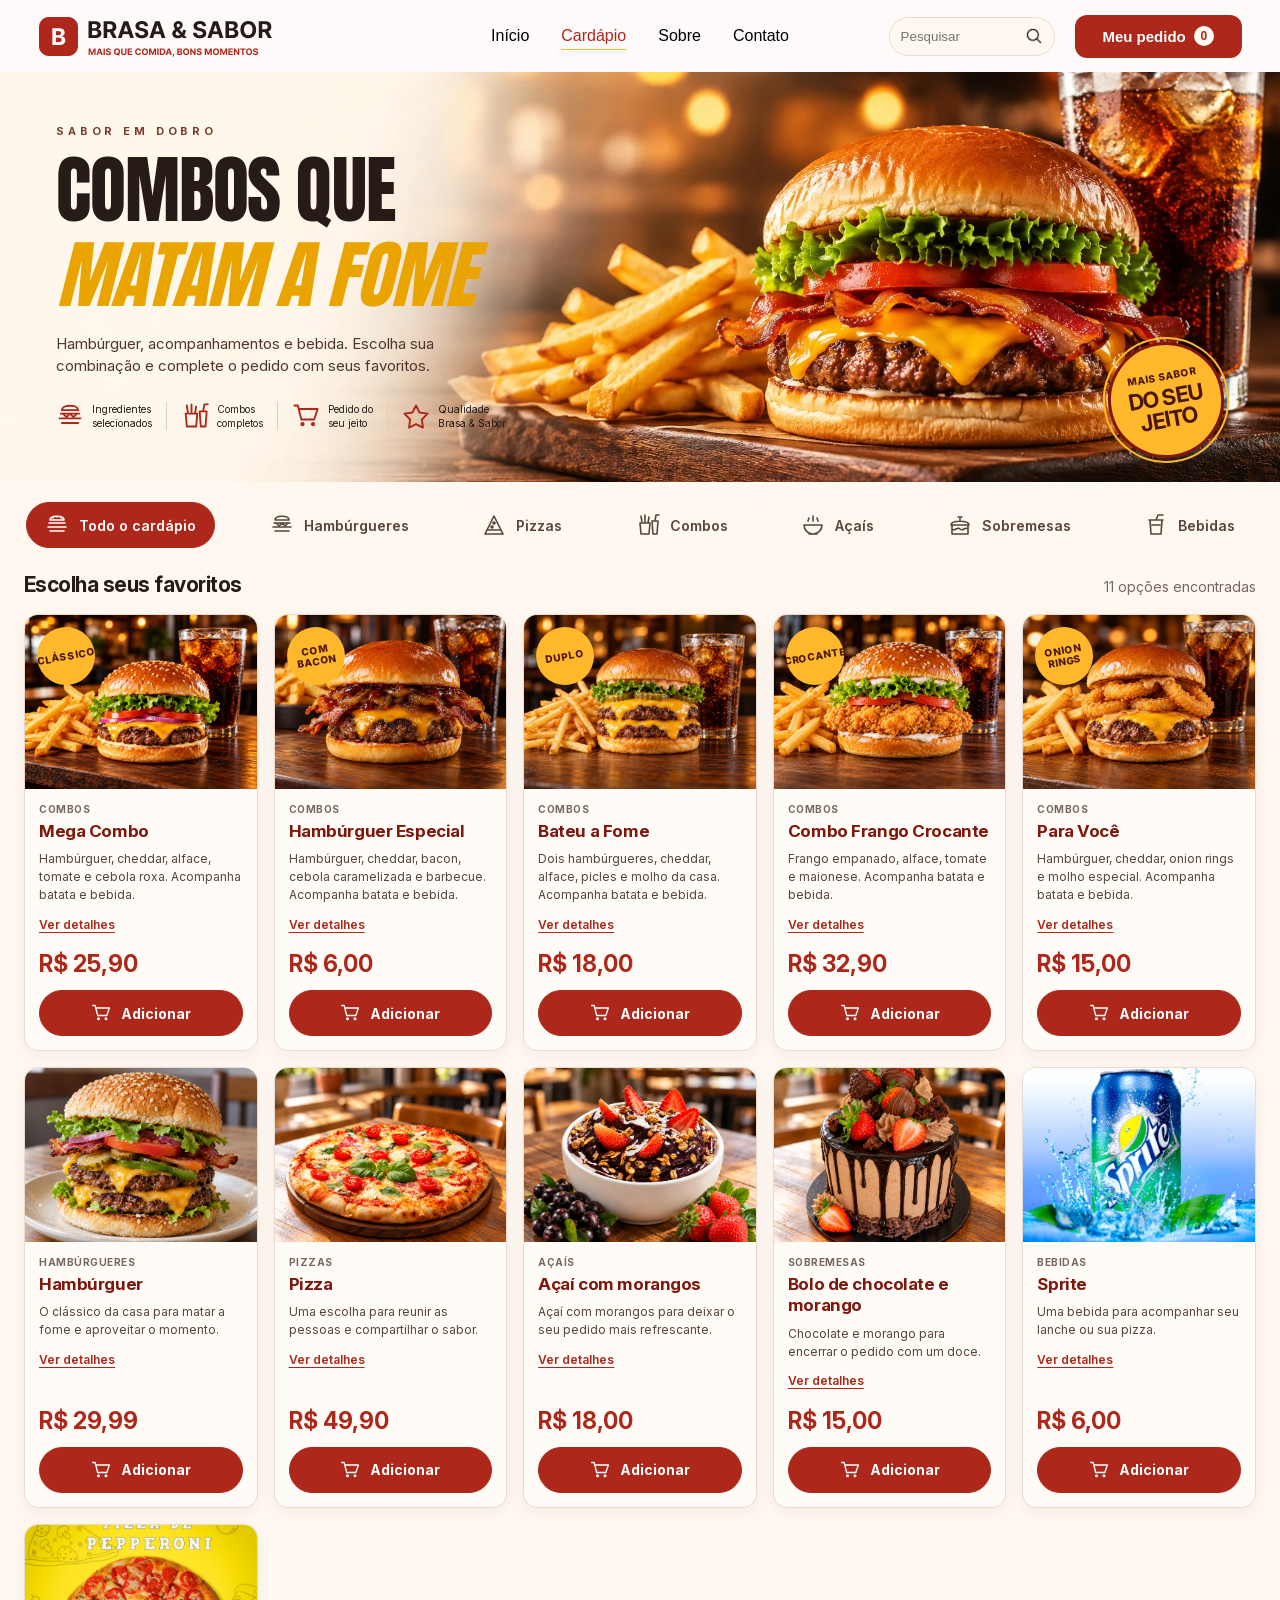
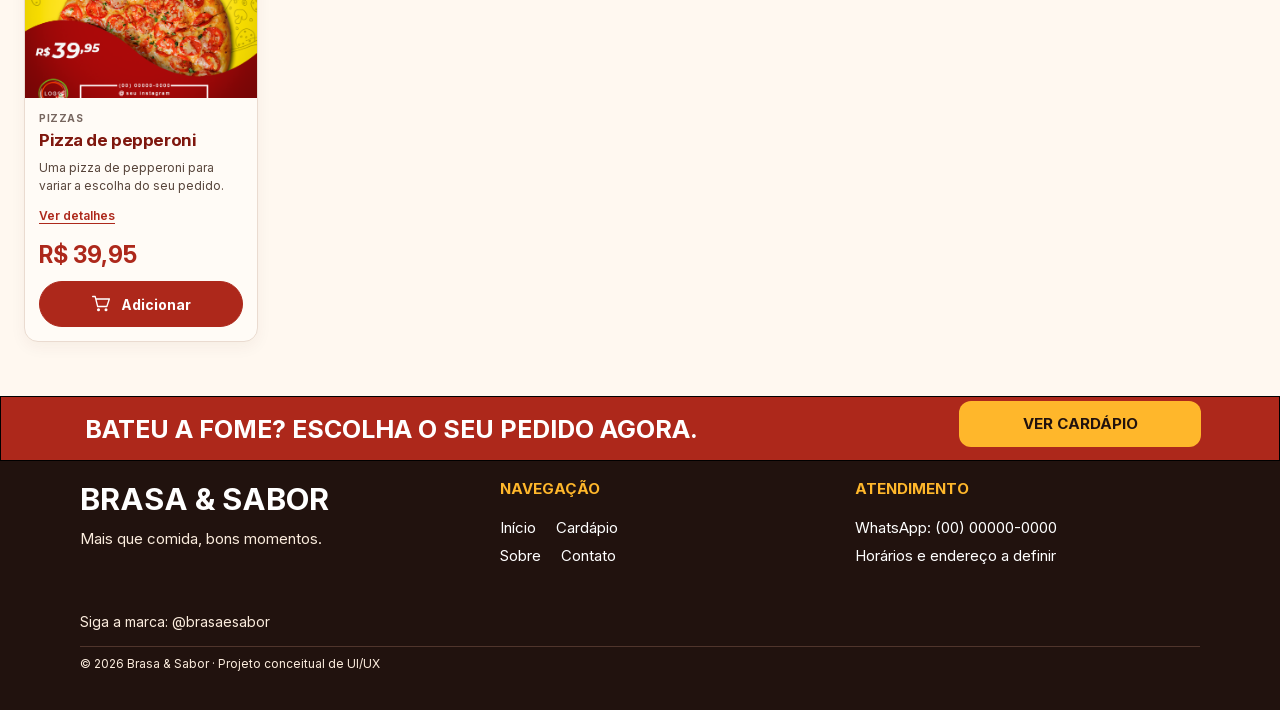
==== commit c2f26d5d: "Atualiza visual do cardápio e centraliza navegação" ====
--- a/cardapio.html
+++ b/cardapio.html
@@ -5,10 +5,10 @@
     <meta name="viewport" content="width=device-width, initial-scale=1.0"> <!-- Ajusta à tela -->
     <title>Cardápio | Brasa &amp; Sabor</title> <!-- Nome da aba -->
     <link rel="icon" href="assets/favicon.png"> <!-- Ícone da aba -->
-    <link rel="stylesheet" href="index.css?v=cd2eb52864ba"> <!-- Estilos da identidade visual -->
-    <link rel="stylesheet" href="cardapio.css?v=669b8cf87e80"> <!-- Estilos do cardápio e pedido -->
+    <link rel="stylesheet" href="index.css?v=a0e9b77c3fe5"> <!-- Estilos da identidade visual -->
+    <link rel="stylesheet" href="cardapio.css?v=f6be557918ce"> <!-- Estilos do cardápio e pedido -->
     <script src="menu.js?v=e6cb607a9255" defer></script> <!-- Menu do celular -->
-    <script src="cardapio.js?v=883831ccedae" defer></script> <!-- Produtos e carrinho -->
+    <script src="cardapio.js?v=4896ae3f0e06" defer></script> <!-- Produtos e carrinho -->
 </head> <!-- Fim das configurações -->
 <body class="pagina-loja pagina-cardapio"> <!-- Conteúdo da loja -->
     <header id="inicio"> <!-- Inicia o cabeçalho e identifica o início da página -->
@@ -34,14 +34,6 @@
                 </li> <!-- Fim do item -->
 
                 <li> <!-- Item do menu -->
-                    <a href="index.html#combos">Combos</a> <!-- Vai para os combos -->
-                </li> <!-- Fim do item -->
-
-                <li> <!-- Item do menu -->
-                    <a href="index.html#banner-pizza">Promoções</a> <!-- Vai para as promoções -->
-                </li> <!-- Fim do item -->
-
-                <li> <!-- Item do menu -->
                     <a href="index.html#sobre">Sobre</a> <!-- Vai para a apresentação -->
                 </li> <!-- Fim do item -->
 
@@ -67,31 +59,53 @@
         <a id="meu-pedido" href="meu-pedido.html">Meu pedido <span class="contador-pedido" data-total-itens>0</span></a> <!-- Abre o carrinho e mostra a quantidade -->
 
     </header> <!-- Fim do cabeçalho -->
+<svg class="simbolos-cardapio" aria-hidden="true" focusable="false"> <!-- Guarda os ícones reutilizados -->
+    <symbol id="icone-todos" viewBox="0 0 24 24"><path d="M4 10h16M3 14h18M5 18h14M5 7c0-5 14-5 14 0Z"/><path d="M8 5h.01M12 4h.01M16 5h.01"/></symbol> <!-- Desenha o ícone -->
+    <symbol id="icone-hamburgueres" viewBox="0 0 24 24"><path d="M4 10h16M3 14h18M5 18h14M5 7c0-5 14-5 14 0Z"/><path d="m6 10 3 3 3-3 3 3 3-3"/></symbol> <!-- Desenha o ícone -->
+    <symbol id="icone-pizzas" viewBox="0 0 24 24"><path d="m12 3 9 18H3L12 3Z"/><path d="M5 17h14"/><circle cx="12" cy="10" r="1"/><circle cx="10" cy="14" r="1"/></symbol> <!-- Desenha o ícone -->
+    <symbol id="icone-combos" viewBox="0 0 24 24"><path d="M4 10h10l-1 11H5L4 10ZM6 10 5 3M9 10V2M12 10l1-6M17 8h5l-1 13h-4L16 8h1ZM19 8l1-6h3"/></symbol> <!-- Desenha o ícone -->
+    <symbol id="icone-acais" viewBox="0 0 24 24"><path d="M3 12h18a9 9 0 0 1-18 0ZM8 21h8M7 8l1-3M12 8V3M17 8l-1-3"/></symbol> <!-- Desenha o ícone -->
+    <symbol id="icone-sobremesas" viewBox="0 0 24 24"><path d="M4 12h16v9H4ZM3 12c0-5 18-5 18 0M12 8V4M10 4h4M4 16c3 3 5-3 8 0s5-3 8 0"/></symbol> <!-- Desenha o ícone -->
+    <symbol id="icone-bebidas" viewBox="0 0 24 24"><path d="M6 7h12l-1 14H7L6 7ZM5 7h14M12 7l2-5h5M8 12h8"/></symbol> <!-- Desenha o ícone -->
+    <symbol id="icone-carrinho" viewBox="0 0 24 24"><path d="M2 3h3l3 12h11l3-9H6M9 19h.01M18 19h.01"/><circle cx="9" cy="19" r="1"/><circle cx="18" cy="19" r="1"/></symbol> <!-- Desenha o ícone -->
+    <symbol id="icone-estrela" viewBox="0 0 24 24"><path d="m12 3 3 6 7 1-5 5 1 7-6-3-6 3 1-7-5-5 7-1 3-6Z"/></symbol> <!-- Desenha o ícone -->
+</svg> <!-- Fim dos ícones -->
 <main> <!-- Conteúdo do cardápio -->
-    <section class="cardapio-abertura" aria-labelledby="titulo-cardapio"> <!-- Apresentação do cardápio -->
-        <div class="loja-container"> <!-- Alinha o conteúdo -->
-            <nav class="trilha-pagina" aria-label="Caminho da página"> <!-- Navegação de retorno -->
-                <a href="index.html">Início</a> <!-- Volta à página inicial -->
-                <span aria-hidden="true">/</span> <!-- Separador visual -->
-                <span aria-current="page">Cardápio</span> <!-- Página atual -->
-            </nav> <!-- Fim do caminho -->
-            <p class="loja-legenda">FEITO PARA MATAR SUA FOME</p> <!-- Legenda do banner -->
-            <h1 class="loja-titulo" id="titulo-cardapio">Seu próximo favorito está aqui.</h1> <!-- Título da página -->
-            <p class="loja-introducao">Do hambúrguer à sobremesa, escolha os sabores que vão fazer parte do seu pedido.</p> <!-- Apresenta as opções -->
+    <section class="cardapio-abertura" aria-labelledby="titulo-cardapio"> <!-- Banner do cardápio -->
+        <img class="cardapio-capa" src="assets/cardapio/banner-combos-v2.webp" alt="" fetchpriority="high" decoding="async"> <!-- Foto decorativa do combo -->
+        <div class="loja-container cardapio-banner-conteudo"> <!-- Alinha os textos do banner -->
+            <div class="cardapio-textos"> <!-- Agrupa a apresentação -->
+                <p class="loja-legenda">SABOR EM DOBRO</p> <!-- Legenda do banner -->
+                <h1 class="cardapio-titulo" id="titulo-cardapio"> <!-- Título principal -->
+                    <span>COMBOS QUE</span> <!-- Primeira linha do título -->
+                    <em>MATAM A FOME</em> <!-- Destaque do título -->
+                </h1> <!-- Fim do título -->
+                <p class="loja-introducao">Hambúrguer, acompanhamentos e bebida. Escolha sua combinação e complete o pedido com seus favoritos.</p> <!-- Apresenta o cardápio -->
+                <ul class="cardapio-vantagens" aria-label="O sabor da casa"> <!-- Vantagens dos combos -->
+                    <li><svg class="icone-cardapio" viewBox="0 0 24 24" fill="none" stroke="currentColor" stroke-width="1.6" stroke-linecap="round" stroke-linejoin="round" aria-hidden="true" focusable="false"><use href="#icone-hamburgueres"></use></svg><span>Ingredientes<br>selecionados</span></li> <!-- Apresenta uma vantagem -->
+                    <li><svg class="icone-cardapio" viewBox="0 0 24 24" fill="none" stroke="currentColor" stroke-width="1.6" stroke-linecap="round" stroke-linejoin="round" aria-hidden="true" focusable="false"><use href="#icone-combos"></use></svg><span>Combos<br>completos</span></li> <!-- Apresenta uma vantagem -->
+                    <li><svg class="icone-cardapio" viewBox="0 0 24 24" fill="none" stroke="currentColor" stroke-width="1.6" stroke-linecap="round" stroke-linejoin="round" aria-hidden="true" focusable="false"><use href="#icone-carrinho"></use></svg><span>Pedido do<br>seu jeito</span></li> <!-- Apresenta uma vantagem -->
+                    <li><svg class="icone-cardapio" viewBox="0 0 24 24" fill="none" stroke="currentColor" stroke-width="1.6" stroke-linecap="round" stroke-linejoin="round" aria-hidden="true" focusable="false"><use href="#icone-estrela"></use></svg><span>Qualidade<br>Brasa &amp; Sabor</span></li> <!-- Apresenta uma vantagem -->
+                </ul> <!-- Fim das vantagens -->
+            </div> <!-- Fim dos textos -->
+            <div class="selo-banner" aria-label="Combos do seu jeito"> <!-- Destaque do banner -->
+                <span>MAIS SABOR</span> <!-- Legenda do selo -->
+                <strong>DO SEU<br>JEITO</strong> <!-- Texto do selo -->
+            </div> <!-- Fim do destaque -->
         </div> <!-- Fim do conteúdo do banner -->
-    </section> <!-- Fim da apresentação -->
+    </section> <!-- Fim do banner -->
     <section class="loja-container cardapio-conteudo" aria-labelledby="titulo-catalogo"> <!-- Produtos do cardápio -->
         <div class="categorias-cardapio" role="group" aria-label="Filtrar por categoria"> <!-- Filtros do cardápio -->
-                <button class="categoria-botao" type="button" data-categoria="todos" aria-pressed="true">Todos</button> <!-- Filtra os produtos da categoria -->
-                <button class="categoria-botao" type="button" data-categoria="hamburgueres" aria-pressed="false">Hambúrgueres</button> <!-- Filtra os produtos da categoria -->
-                <button class="categoria-botao" type="button" data-categoria="pizzas" aria-pressed="false">Pizzas</button> <!-- Filtra os produtos da categoria -->
-                <button class="categoria-botao" type="button" data-categoria="combos" aria-pressed="false">Combos</button> <!-- Filtra os produtos da categoria -->
-                <button class="categoria-botao" type="button" data-categoria="acais" aria-pressed="false">Açaís</button> <!-- Filtra os produtos da categoria -->
-                <button class="categoria-botao" type="button" data-categoria="sobremesas" aria-pressed="false">Sobremesas</button> <!-- Filtra os produtos da categoria -->
-                <button class="categoria-botao" type="button" data-categoria="bebidas" aria-pressed="false">Bebidas</button> <!-- Filtra os produtos da categoria -->
+                <button class="categoria-botao" type="button" data-categoria="todos" aria-pressed="true"><svg class="icone-cardapio" viewBox="0 0 24 24" fill="none" stroke="currentColor" stroke-width="1.6" stroke-linecap="round" stroke-linejoin="round" aria-hidden="true" focusable="false"><use href="#icone-todos"></use></svg><span>Todo o cardápio</span></button> <!-- Filtra os produtos da categoria -->
+                <button class="categoria-botao" type="button" data-categoria="hamburgueres" aria-pressed="false"><svg class="icone-cardapio" viewBox="0 0 24 24" fill="none" stroke="currentColor" stroke-width="1.6" stroke-linecap="round" stroke-linejoin="round" aria-hidden="true" focusable="false"><use href="#icone-hamburgueres"></use></svg><span>Hambúrgueres</span></button> <!-- Filtra os produtos da categoria -->
+                <button class="categoria-botao" type="button" data-categoria="pizzas" aria-pressed="false"><svg class="icone-cardapio" viewBox="0 0 24 24" fill="none" stroke="currentColor" stroke-width="1.6" stroke-linecap="round" stroke-linejoin="round" aria-hidden="true" focusable="false"><use href="#icone-pizzas"></use></svg><span>Pizzas</span></button> <!-- Filtra os produtos da categoria -->
+                <button class="categoria-botao" type="button" data-categoria="combos" aria-pressed="false"><svg class="icone-cardapio" viewBox="0 0 24 24" fill="none" stroke="currentColor" stroke-width="1.6" stroke-linecap="round" stroke-linejoin="round" aria-hidden="true" focusable="false"><use href="#icone-combos"></use></svg><span>Combos</span></button> <!-- Filtra os produtos da categoria -->
+                <button class="categoria-botao" type="button" data-categoria="acais" aria-pressed="false"><svg class="icone-cardapio" viewBox="0 0 24 24" fill="none" stroke="currentColor" stroke-width="1.6" stroke-linecap="round" stroke-linejoin="round" aria-hidden="true" focusable="false"><use href="#icone-acais"></use></svg><span>Açaís</span></button> <!-- Filtra os produtos da categoria -->
+                <button class="categoria-botao" type="button" data-categoria="sobremesas" aria-pressed="false"><svg class="icone-cardapio" viewBox="0 0 24 24" fill="none" stroke="currentColor" stroke-width="1.6" stroke-linecap="round" stroke-linejoin="round" aria-hidden="true" focusable="false"><use href="#icone-sobremesas"></use></svg><span>Sobremesas</span></button> <!-- Filtra os produtos da categoria -->
+                <button class="categoria-botao" type="button" data-categoria="bebidas" aria-pressed="false"><svg class="icone-cardapio" viewBox="0 0 24 24" fill="none" stroke="currentColor" stroke-width="1.6" stroke-linecap="round" stroke-linejoin="round" aria-hidden="true" focusable="false"><use href="#icone-bebidas"></use></svg><span>Bebidas</span></button> <!-- Filtra os produtos da categoria -->
         </div> <!-- Fim das categorias -->
         <div class="catalogo-cabecalho"> <!-- Título e quantidade de resultados -->
-            <h2 id="titulo-catalogo">O que vai ser hoje?</h2> <!-- Título dos produtos -->
+            <h2 id="titulo-catalogo">Escolha seus favoritos</h2> <!-- Título dos produtos -->
             <p id="resultado-produtos" role="status"></p> <!-- Quantidade encontrada -->
         </div> <!-- Fim do cabeçalho dos produtos -->
         <div class="lista-produtos" id="lista-produtos"></div> <!-- Recebe os produtos do cardápio -->
@@ -133,11 +147,9 @@
                         <div class="rodape-linha"> <!-- Agrupa a primeira linha de links -->
                             <a href="index.html#inicio">Início</a> <!-- Leva ao início da página -->
                             <a href="cardapio.html">Cardápio</a> <!-- Abre o cardápio completo -->
-                            <a href="index.html#banner-pizza">Promoções</a> <!-- Leva ao banner de promoção -->
                         </div> <!-- Encerra a primeira linha de links -->
 
                         <div class="rodape-linha"> <!-- Agrupa a segunda linha de links -->
-                            <a href="index.html#combos">Combos</a> <!-- Leva à seção de combos -->
                             <a href="index.html#sobre">Sobre</a> <!-- Leva à apresentação da marca -->
                             <a href="index.html#contato">Contato</a> <!-- Leva às informações de atendimento -->
                         </div> <!-- Encerra a segunda linha de links -->
--- a/index.css
+++ b/index.css
@@ -19,6 +19,7 @@
 }
 
 header {
+    position: relative; /* Referência para centralizar o menu */
     background-color: #FEFAFA; /* Define a cor de fundo do cabeçalho */
     display: flex; /* Coloca os elementos do cabeçalho lado a lado */
     align-items: center; /* Centraliza os elementos verticalmente */
@@ -27,13 +28,22 @@
     height: auto; /* Evita que o botão fique encoberto em telas menores */
     padding: 12px clamp(20px, 3vw, 80px); /* Ajusta o espaço lateral à largura da tela */
     box-sizing: border-box; /* Inclui o padding no tamanho do cabeçalho */
-    gap: 16px; /* Mantém os elementos próximos sem apertar o cabeçalho */
+    gap: 20px; /* Mantém os elementos próximos sem apertar o cabeçalho */
     flex-wrap: wrap; /* Permite que os elementos passem para outra linha quando faltar espaço */
 
     & #logo {
         cursor: pointer; /* Mostra uma mão ao passar o mouse sobre a logo */
     }
 }
+
+@media (min-width: 1201px) { /* Menu no computador */
+    header > nav { /* Navegação do cabeçalho */
+        position: absolute; /* Posiciona o menu no cabeçalho */
+        top: 50%; /* Alinha ao meio da altura */
+        left: 50%; /* Alinha ao meio da largura */
+        transform: translate(-50%, -50%); /* Centraliza o menu */
+    } /* Fim da navegação */
+} /* Fim do menu no computador */
 
 nav ul {
     display: flex; /* Coloca os itens do menu lado a lado */
--- a/cardapio.css
+++ b/cardapio.css
@@ -1,3 +1,36 @@
+@font-face { /* Fonte dos títulos do cardápio */
+    font-family: "Anton"; /* Nome da fonte local */
+    src: url("assets/fonts/Anton-Regular.ttf") format("truetype"); /* Carrega o arquivo da fonte */
+    font-weight: 400; /* Peso do título */
+    font-style: normal; /* Estilo da fonte */
+    font-display: swap; /* Mostra o texto durante a carga */
+} /* Fim da fonte */
+
+.simbolos-cardapio { /* Símbolos dos ícones */
+    position: absolute; /* Retira do espaço da página */
+    width: 0; /* Não ocupa largura */
+    height: 0; /* Não ocupa altura */
+    overflow: hidden; /* Esconde a lista de símbolos */
+} /* Fim dos símbolos */
+
+.icone-cardapio { /* Ícones do cardápio */
+    flex-shrink: 0; /* Mantém o tamanho do desenho */
+    width: 24px; /* Largura do ícone */
+    height: 24px; /* Altura do ícone */
+} /* Fim dos ícones */
+
+.pagina-cardapio .loja-container { /* Largura do cardápio */
+    width: calc(100% - 48px); /* Margens dos cards */
+    max-width: 1560px; /* Limite em telas grandes */
+} /* Fim da largura */
+
+.pagina-cardapio #menu-principal a[aria-current="page"] { /* Link da página atual */
+    color: #AD281B; /* Destaca o cardápio */
+    text-decoration: underline; /* Marca a página atual */
+    text-decoration-color: #FFB72B; /* Cor do destaque */
+    text-underline-offset: 8px; /* Afasta o sublinhado */
+} /* Fim do link atual */
+
 /* Pesquisa e contador do pedido */
 .botao-pesquisa { /* Botão da lupa */
     position: absolute; /* Fica dentro da pesquisa */
@@ -52,9 +85,11 @@
 } /* Fim do alinhamento */
 
 .cardapio-abertura { /* Banner do cardápio */
-    padding: 28px 0 44px; /* Espaçamento vertical */
-    background: linear-gradient(90deg, rgb(0 0 0 / 85%), rgb(0 0 0 / 12%)), url("assets/banner-burguer.png") center / cover; /* Fundo do banner */
-    color: white; /* Texto claro */
+    position: relative; /* Referência da imagem */
+    isolation: isolate; /* Organiza as camadas do banner */
+    overflow: hidden; /* Mantém a foto dentro do banner */
+    background: #FFF8F0; /* Fundo claro da marca */
+    color: #261B17; /* Texto escuro do banner */
 } /* Fim do banner */
 
 .trilha-pagina { /* Caminho de navegação */
@@ -80,7 +115,9 @@
 } /* Fim da legenda */
 
 .cardapio-abertura .loja-legenda { /* Legenda do banner */
-    color: #FFB72B; /* Amarelo sobre o fundo escuro */
+    color: #7C3C2D; /* Cor sobre o fundo claro */
+    font-size: 11px; /* Tamanho da legenda */
+    letter-spacing: 0.35em; /* Espaço entre as letras */
 } /* Fim da legenda do banner */
 
 .loja-titulo { /* Título principal */
@@ -99,28 +136,34 @@
 } /* Fim da apresentação */
 
 .cardapio-conteudo { /* Área dos produtos */
-    padding-top: 36px; /* Separa do banner */
+    padding-top: 0; /* Aproxima os filtros do banner */
 } /* Fim da área dos produtos */
 
 .categorias-cardapio { /* Filtros das categorias */
-    display: flex; /* Organiza os filtros em linha */
-    gap: 10px; /* Espaço entre os filtros */
-    overflow-x: auto; /* Permite rolar os filtros no celular */
-    padding: 4px 2px 14px; /* Espaço dos filtros e do foco */
+    display: flex; /* Coloca os filtros em linha */
+    align-items: center; /* Alinha os ícones */
+    justify-content: space-between; /* Distribui as categorias */
+    gap: 12px; /* Espaço entre os filtros */
+    overflow-x: auto; /* Permite rolar no celular */
+    padding: 20px 2px 16px; /* Espaçamento dos filtros */
     scrollbar-width: thin; /* Barra de rolagem discreta */
 } /* Fim dos filtros */
 
 .categoria-botao { /* Cada categoria */
-    flex-shrink: 0; /* Mantém o nome legível */
+    display: inline-flex; /* Coloca ícone e nome em linha */
+    align-items: center; /* Centraliza na vertical */
+    justify-content: center; /* Centraliza o conteúdo */
+    flex-shrink: 0; /* Mantém os nomes legíveis */
     min-height: 44px; /* Área para toque */
+    gap: 10px; /* Espaço entre ícone e nome */
     padding: 10px 18px; /* Espaçamento da categoria */
-    border: 1px solid #EADBD0; /* Borda clara */
-    border-radius: 24px; /* Formato arredondado */
-    background: white; /* Fundo da categoria */
-    color: #50352C; /* Cor do texto */
+    border: 1px solid transparent; /* Reserva a borda do foco */
+    border-radius: 28px; /* Arredonda o filtro */
+    background: transparent; /* Acompanha o fundo da página */
+    color: #57443A; /* Cor das categorias */
     font-size: 14px; /* Tamanho do nome */
-    font-weight: 600; /* Destaca a categoria */
-    white-space: nowrap; /* Mantém o nome em uma linha */
+    font-weight: 600; /* Destaca o nome */
+    white-space: nowrap; /* Evita quebrar o nome */
 } /* Fim da categoria */
 
 .categoria-botao[aria-pressed="true"] { /* Categoria selecionada */
@@ -129,17 +172,17 @@
     color: white; /* Texto branco */
 } /* Fim da seleção */
 
-.catalogo-cabecalho { /* Título e resultado do cardápio */
-    display: flex; /* Coloca os textos em linha */
+.catalogo-cabecalho { /* Título e resultado da busca */
+    display: flex; /* Organiza os textos em linha */
     align-items: baseline; /* Alinha os textos pela base */
     justify-content: space-between; /* Distribui o espaço */
     flex-wrap: wrap; /* Permite quebrar a linha */
     gap: 8px; /* Espaço entre os textos */
-    margin: 18px 0 24px; /* Espaçamento dos títulos */
+    margin: 8px 0 16px; /* Espaçamento do título */
 } /* Fim do cabeçalho dos produtos */
 
 .catalogo-cabecalho h2 { /* Título da lista */
-    font-size: 28px; /* Tamanho do título */
+    font-size: 21px; /* Tamanho do título */
     letter-spacing: -0.025em; /* Aproxima as letras */
 } /* Fim do título da lista */
 
@@ -151,55 +194,57 @@
 
 .lista-produtos { /* Grade do cardápio */
     display: grid; /* Organiza os produtos */
-    grid-template-columns: repeat(3, minmax(0, 1fr)); /* Três produtos por linha */
-    gap: 24px; /* Espaço entre os cards */
+    grid-template-columns: repeat(5, minmax(0, 1fr)); /* Cinco produtos por linha */
+    gap: 16px; /* Espaço entre os cards */
 } /* Fim da grade */
 
 .produto-card { /* Card do produto */
     display: flex; /* Organiza imagem e conteúdo */
-    flex-direction: column; /* Coloca os elementos em coluna */
+    flex-direction: column; /* Coloca o conteúdo em coluna */
     min-width: 0; /* Permite ajustar à coluna */
-    overflow: hidden; /* Mantém a imagem dentro dos cantos */
+    overflow: hidden; /* Mantém a imagem nos cantos */
     border: 1px solid #EADBD0; /* Borda do card */
-    border-radius: 18px; /* Arredonda os cantos */
-    background: white; /* Fundo do produto */
+    border-radius: 14px; /* Arredonda os cantos */
+    background: #FFFBF6; /* Fundo claro do produto */
+    box-shadow: 0 5px 16px rgb(80 41 19 / 5%); /* Destaca o card */
 } /* Fim do card */
 
-.produto-imagem { /* Foto ou arte do produto */
-    display: block; /* Remove o espaço abaixo da imagem */
-    width: 100%; /* Ocupa o card */
-    aspect-ratio: 1; /* Mantém as artes completas */
-    object-fit: contain; /* Preserva o conteúdo da arte */
+.produto-imagem { /* Foto do produto */
+    display: block; /* Remove o espaço abaixo da foto */
+    width: 100%; /* Ocupa a largura do card */
+    aspect-ratio: 4 / 3; /* Enquadramento horizontal */
+    object-fit: cover; /* Preenche a área da foto */
     background: #FBECDD; /* Fundo das imagens */
 } /* Fim da imagem */
 
 .produto-corpo { /* Informações do produto */
     display: flex; /* Organiza os textos */
-    flex-direction: column; /* Coloca os textos em coluna */
-    flex: 1; /* Iguala o espaço dos cards */
-    padding: 22px; /* Espaçamento dos textos */
+    flex-direction: column; /* Coloca em coluna */
+    flex: 1; /* Iguala a altura dos cards */
+    padding: 14px; /* Espaçamento do conteúdo */
 } /* Fim das informações */
 
 .produto-categoria { /* Categoria do produto */
-    margin-bottom: 8px; /* Separa do nome */
-    color: #AD281B; /* Cor da categoria */
-    font-size: 12px; /* Tamanho da categoria */
+    margin-bottom: 6px; /* Separa do nome */
+    color: #76665F; /* Cor da categoria */
+    font-size: 10px; /* Tamanho da categoria */
     font-weight: 700; /* Destaca a categoria */
     text-transform: uppercase; /* Usa letras maiúsculas */
     letter-spacing: 0.05em; /* Espaça as letras */
 } /* Fim da categoria do produto */
 
 .produto-nome { /* Nome do produto */
-    font-size: 21px; /* Tamanho do nome */
-    line-height: 1.3; /* Altura das linhas */
-    letter-spacing: -0.02em; /* Aproxima as letras */
+    color: #7F170E; /* Vermelho escuro da marca */
+    font-size: 17px; /* Tamanho do nome */
+    line-height: 1.25; /* Altura das linhas */
+    letter-spacing: -0.025em; /* Aproxima as letras */
 } /* Fim do nome */
 
 .produto-descricao { /* Descrição do produto */
-    margin-top: 10px; /* Espaço abaixo do nome */
-    color: #76665F; /* Cor da descrição */
-    font-size: 14px; /* Tamanho do texto */
-    line-height: 1.6; /* Espaço entre as linhas */
+    margin-top: 8px; /* Espaço abaixo do nome */
+    color: #57443A; /* Cor da descrição */
+    font-size: 12px; /* Tamanho do texto */
+    line-height: 1.5; /* Espaço entre as linhas */
 } /* Fim da descrição */
 
 .produto-detalhes, .remover-item { /* Ações de texto */
@@ -214,14 +259,13 @@
     text-underline-offset: 3px; /* Afasta o sublinhado */
 } /* Fim das ações de texto */
 
-.produto-rodape { /* Preço e botão do produto */
-    display: flex; /* Coloca os dois em linha */
-    align-items: center; /* Centraliza na vertical */
-    justify-content: space-between; /* Distribui o espaço */
-    flex-wrap: wrap; /* Permite ajustar à largura */
+.produto-rodape { /* Preço e ação do produto */
+    display: flex; /* Organiza preço e botão */
+    flex-direction: column; /* Coloca o botão abaixo do preço */
+    align-items: flex-start; /* Alinha os valores à esquerda */
     gap: 12px; /* Espaço entre preço e botão */
     margin-top: auto; /* Alinha os rodapés dos cards */
-    padding-top: 16px; /* Espaço acima do preço */
+    padding-top: 10px; /* Separa dos detalhes */
 } /* Fim do rodapé do produto */
 
 .produto-preco { /* Preço do produto */
@@ -474,9 +518,9 @@
     font-size: 28px; /* Tamanho do símbolo */
 } /* Fim do botão de fechar */
 
-@media (max-width: 1100px) { /* Telas médias */
+@media (max-width: 1199px) { /* Telas médias */
     .lista-produtos { /* Grade dos produtos */
-        grid-template-columns: repeat(2, minmax(0, 1fr)); /* Dois produtos por linha */
+        grid-template-columns: repeat(3, minmax(0, 1fr)); /* Três produtos por linha */
     } /* Fim da grade média */
     .loja-container { /* Margens do conteúdo */
         width: calc(100% - 48px); /* Reserva 24px por lado */
@@ -494,17 +538,13 @@
         width: calc(100% - 32px); /* Reserva 16px por lado */
     } /* Fim do conteúdo */
     .cardapio-abertura { /* Banner no celular */
-        padding: 24px 0 36px; /* Espaçamento do banner */
-        background-position: 65% center; /* Enquadra o hambúrguer */
+        padding: 0; /* Remove o espaço externo */
     } /* Fim do banner móvel */
-    .cardapio-abertura .loja-titulo { /* Título no banner */
-        max-width: 11ch; /* Mantém linhas legíveis */
-    } /* Fim do título móvel */
     .trilha-pagina { /* Caminho no celular */
         margin-bottom: 24px; /* Espaço abaixo do caminho */
     } /* Fim do caminho móvel */
     .cardapio-conteudo { /* Produtos no celular */
-        padding-top: 24px; /* Espaço abaixo do banner */
+        padding-top: 0; /* Aproxima as categorias */
     } /* Fim da área móvel */
     .lista-produtos { /* Grade no celular */
         grid-template-columns: minmax(0, 1fr); /* Um produto por linha */
@@ -569,3 +609,266 @@
         min-height: 0; /* Permite diminuir */
     } /* Fim da imagem dos detalhes */
 } /* Fim dos celulares */
+
+
+.cardapio-capa { /* Foto do banner */
+    position: absolute; /* Coloca a foto atrás dos textos */
+    inset: 0; /* Ocupa o banner inteiro */
+    z-index: -1; /* Mantém os textos na frente */
+    width: 100%; /* Largura da foto */
+    height: 100%; /* Altura da foto */
+    object-fit: cover; /* Preenche o banner */
+    object-position: center; /* Centraliza a composição */
+} /* Fim da foto do banner */
+
+.pagina-cardapio .cardapio-banner-conteudo { /* Conteúdo do banner */
+    position: relative; /* Referência do selo */
+    width: calc(100% - 112px); /* Margens dos textos */
+    min-height: 410px; /* Altura do banner no computador */
+    padding: 36px 0; /* Espaçamento vertical */
+    box-sizing: border-box; /* Inclui o espaçamento na altura */
+    display: flex; /* Centraliza o conteúdo */
+    align-items: center; /* Alinha na vertical */
+} /* Fim do conteúdo do banner */
+
+.cardapio-textos { /* Textos da apresentação */
+    width: 52%; /* Reserva espaço para a foto */
+    max-width: 620px; /* Limita as linhas do título */
+} /* Fim dos textos */
+
+.pagina-cardapio .cardapio-titulo { /* Título do banner */
+    font-family: "Anton", Impact, sans-serif; /* Fonte dos títulos grandes */
+    font-size: clamp(50px, 5.8vw, 84px); /* Ajusta o título à tela */
+    font-weight: 400; /* Usa o peso da fonte */
+    line-height: 1.08; /* Aproxima as linhas */
+    letter-spacing: -0.015em; /* Espaço entre as letras */
+} /* Fim do título do banner */
+
+.cardapio-titulo span, .cardapio-titulo em { /* Linhas do título */
+    display: block; /* Coloca cada frase em uma linha */
+    font-family: inherit; /* Mantém a fonte do título */
+} /* Fim das linhas */
+
+.cardapio-titulo em { /* Frase em destaque */
+    margin-top: 4px; /* Separa as duas linhas */
+    color: #EAA400; /* Amarelo do título */
+    font-style: italic; /* Inclina a frase */
+} /* Fim da frase em destaque */
+
+.cardapio-textos .loja-introducao { /* Descrição do banner */
+    max-width: 440px; /* Limita a largura do texto */
+    margin-top: 18px; /* Espaço abaixo do título */
+    color: #50352C; /* Cor da descrição */
+    font-size: 15px; /* Tamanho do texto */
+    line-height: 1.5; /* Altura das linhas */
+} /* Fim da descrição do banner */
+
+.cardapio-vantagens { /* Vantagens da casa */
+    display: flex; /* Organiza as vantagens em linha */
+    align-items: center; /* Alinha os desenhos */
+    gap: 14px; /* Espaço entre as vantagens */
+    margin-top: 24px; /* Espaço abaixo da descrição */
+    padding: 0; /* Remove o recuo da lista */
+    list-style: none; /* Remove os marcadores */
+} /* Fim das vantagens */
+
+.cardapio-vantagens li { /* Cada vantagem */
+    display: flex; /* Coloca ícone e texto em linha */
+    align-items: center; /* Alinha na vertical */
+    gap: 8px; /* Separa o desenho do texto */
+    font-size: 10px; /* Tamanho da descrição */
+    line-height: 1.4; /* Altura das linhas */
+} /* Fim de cada vantagem */
+
+.cardapio-vantagens li + li { /* Separação das vantagens */
+    padding-left: 14px; /* Afasta a próxima vantagem */
+    border-left: 1px solid #DCCDC0; /* Linha de separação */
+} /* Fim da separação */
+
+.cardapio-vantagens .icone-cardapio { /* Ícones das vantagens */
+    width: 28px; /* Largura do desenho */
+    height: 28px; /* Altura do desenho */
+    color: #AD281B; /* Vermelho da marca */
+} /* Fim dos ícones das vantagens */
+
+.selo-banner { /* Selo do banner */
+    position: absolute; /* Posiciona sobre a foto */
+    right: 0; /* Alinha à direita */
+    bottom: 24px; /* Distância da borda inferior */
+    display: flex; /* Organiza os textos */
+    flex-direction: column; /* Coloca em coluna */
+    align-items: center; /* Centraliza os textos */
+    justify-content: center; /* Centraliza na vertical */
+    width: 116px; /* Largura do selo */
+    height: 116px; /* Altura do selo */
+    box-sizing: border-box; /* Inclui a borda no tamanho */
+    border: 3px solid #7F170E; /* Contorno do selo */
+    outline: 2px solid #FFB72B; /* Contorno externo amarelo */
+    outline-offset: 3px; /* Separa os contornos */
+    border-radius: 50%; /* Forma um círculo */
+    background: #FFB72B; /* Fundo amarelo */
+    color: #4A170B; /* Cor dos textos */
+    text-align: center; /* Centraliza o texto */
+    transform: rotate(-10deg); /* Inclina o selo */
+} /* Fim do selo do banner */
+
+.selo-banner span { /* Legenda do selo */
+    margin-bottom: 4px; /* Separa do destaque */
+    font-size: 10px; /* Tamanho da legenda */
+    font-weight: 800; /* Destaca a legenda */
+} /* Fim da legenda do selo */
+
+.selo-banner strong { /* Destaque do selo */
+    font-size: 22px; /* Tamanho do destaque */
+    line-height: 1; /* Aproxima as linhas */
+    letter-spacing: -0.05em; /* Aproxima as letras */
+} /* Fim do destaque do selo */
+
+.produto-foto { /* Área da imagem do produto */
+    position: relative; /* Referência do selo */
+    overflow: hidden; /* Mantém a foto dentro do card */
+} /* Fim da área da foto */
+
+.produto-selo { /* Selo de cada sabor */
+    position: absolute; /* Posiciona sobre a foto */
+    top: 12px; /* Distância do topo */
+    left: 12px; /* Distância da borda */
+    display: flex; /* Centraliza o texto */
+    align-items: center; /* Alinha na vertical */
+    justify-content: center; /* Alinha na horizontal */
+    width: 58px; /* Largura do selo */
+    height: 58px; /* Altura do selo */
+    padding: 6px; /* Espaçamento do texto */
+    box-sizing: border-box; /* Inclui o espaçamento */
+    border-radius: 50%; /* Forma circular */
+    background: #FFB72B; /* Amarelo da marca */
+    color: #4A170B; /* Texto escuro */
+    font-size: 10px; /* Tamanho do texto */
+    font-weight: 800; /* Destaca o texto */
+    line-height: 1.1; /* Altura das linhas */
+    text-align: center; /* Centraliza o conteúdo */
+    text-transform: uppercase; /* Usa letras maiúsculas */
+    transform: rotate(-10deg); /* Inclina o selo */
+} /* Fim do selo do produto */
+
+.pagina-cardapio .produto-detalhes { /* Acesso aos detalhes */
+    min-height: 32px; /* Altura do link secundário */
+    margin-top: 4px; /* Separa da descrição */
+    font-size: 12px; /* Tamanho do texto */
+} /* Fim do acesso aos detalhes */
+
+.botao-adicionar { /* Botão de cada card */
+    width: 100%; /* Ocupa a largura do conteúdo */
+    gap: 10px; /* Separa o ícone do texto */
+    border-radius: 28px; /* Formato arredondado */
+} /* Fim do botão de adicionar */
+
+.botao-adicionar .icone-cardapio { /* Ícone do carrinho */
+    width: 20px; /* Largura do desenho */
+    height: 20px; /* Altura do desenho */
+} /* Fim do ícone do carrinho */
+
+@media (max-width: 1199px) { /* Ajustes do banner em telas médias */
+    .cardapio-capa { /* Leitura do banner em telas médias */
+        mask-image: linear-gradient(90deg, transparent, rgb(0 0 0 / 15%) 30%, black 65%); /* Clareia a área dos textos */
+    } /* Fim da leitura do banner */
+    .pagina-cardapio .cardapio-banner-conteudo { /* Área do banner */
+        width: calc(100% - 64px); /* Margens dos textos */
+        min-height: 380px; /* Altura do banner */
+    } /* Fim da área média */
+    .cardapio-vantagens { /* Vantagens no banner */
+        display: grid; /* Organiza as vantagens */
+        grid-template-columns: repeat(2, max-content); /* Duas vantagens por linha */
+        gap: 12px 20px; /* Separa as vantagens */
+    } /* Fim das vantagens médias */
+    .cardapio-vantagens li + li { /* Separação das vantagens */
+        padding-left: 0; /* Remove o recuo */
+        border-left: 0; /* Remove a linha entre colunas */
+    } /* Fim da separação média */
+} /* Fim dos ajustes médios */
+
+@media (max-width: 900px) { /* Tablets */
+    .lista-produtos { /* Produtos no tablet */
+        grid-template-columns: repeat(2, minmax(0, 1fr)); /* Dois produtos por linha */
+    } /* Fim da grade do tablet */
+    .cardapio-textos { /* Textos no tablet */
+        width: 62%; /* Reserva espaço para o título */
+    } /* Fim dos textos do tablet */
+    .cardapio-textos .loja-introducao { /* Descrição no tablet */
+        max-width: 360px; /* Mantém o texto na área clara */
+    } /* Fim da descrição do tablet */
+    .cardapio-capa { /* Imagem no tablet */
+        object-position: 65% center; /* Enquadra o combo */
+    } /* Fim da imagem do tablet */
+    .selo-banner { /* Selo no tablet */
+        right: 0; /* Mantém na borda direita */
+        bottom: 32px; /* Distância da borda inferior */
+    } /* Fim do selo no tablet */
+} /* Fim dos tablets */
+
+@media (max-width: 640px) { /* Ajustes do cardápio no celular */
+    .pagina-cardapio .loja-container { /* Margens do cardápio */
+        width: calc(100% - 32px); /* Reserva 16px por lado */
+    } /* Fim das margens móveis */
+    .pagina-cardapio .cardapio-banner-conteudo { /* Conteúdo do banner */
+        min-height: 560px; /* Reserva espaço para a foto */
+        align-items: flex-start; /* Coloca os textos no topo */
+        padding: 28px 0 240px; /* Separa o texto da imagem */
+    } /* Fim do conteúdo móvel */
+    .cardapio-textos { /* Textos do banner */
+        width: 100%; /* Ocupa a largura disponível */
+        max-width: 430px; /* Limita as linhas longas */
+    } /* Fim dos textos móveis */
+    .pagina-cardapio .cardapio-titulo { /* Título no celular */
+        font-size: clamp(40px, 10vw, 58px); /* Ajusta o tamanho à tela */
+    } /* Fim do título móvel */
+    .cardapio-textos .loja-introducao { /* Descrição no celular */
+        max-width: 360px; /* Limita a largura do texto */
+        font-size: 14px; /* Tamanho da descrição */
+    } /* Fim da descrição móvel */
+    .cardapio-vantagens { /* Vantagens no celular */
+        grid-template-columns: repeat(2, minmax(0, 1fr)); /* Duas por linha */
+        gap: 12px; /* Espaço entre as vantagens */
+        max-width: 340px; /* Limita a largura da lista */
+        margin-top: 20px; /* Separa da descrição */
+    } /* Fim das vantagens móveis */
+    .cardapio-capa { /* Foto abaixo do título */
+        inset: auto 0 0; /* Alinha à base do banner */
+        height: 250px; /* Altura da foto no celular */
+        opacity: 1; /* Mostra a foto com suas cores */
+        object-position: right center; /* Mantém o hambúrguer visível */
+        mask-image: linear-gradient(transparent, black 15%); /* Suaviza o encontro com o texto */
+    } /* Fim da foto móvel */
+    .selo-banner { /* Selo no celular */
+        bottom: 18px; /* Distância da borda inferior */
+        right: 4px; /* Distância da borda direita */
+        width: 86px; /* Largura do selo */
+        height: 86px; /* Altura do selo */
+    } /* Fim do selo móvel */
+    .selo-banner strong { /* Destaque do selo móvel */
+        font-size: 17px; /* Tamanho do destaque */
+    } /* Fim do destaque móvel */
+    .selo-banner span { /* Legenda do selo móvel */
+        font-size: 8px; /* Tamanho da legenda */
+    } /* Fim da legenda móvel */
+    .categorias-cardapio { /* Categorias no celular */
+        justify-content: flex-start; /* Começa pela primeira categoria */
+        gap: 8px; /* Separa os filtros */
+    } /* Fim das categorias móveis */
+    .categoria-botao { /* Filtro no celular */
+        padding: 10px 14px; /* Espaçamento do botão */
+    } /* Fim do filtro móvel */
+    .lista-produtos { /* Produtos no celular */
+        grid-template-columns: minmax(0, 1fr); /* Um produto por linha */
+    } /* Fim da grade móvel */
+    .produto-nome { /* Nome no celular */
+        font-size: 21px; /* Tamanho do nome */
+    } /* Fim do nome móvel */
+    .produto-descricao { /* Descrição no celular */
+        font-size: 14px; /* Tamanho do texto */
+    } /* Fim da descrição móvel */
+    .pagina-cardapio .produto-detalhes { /* Detalhes no celular */
+        min-height: 44px; /* Área para toque */
+        font-size: 14px; /* Tamanho do link */
+    } /* Fim dos detalhes móveis */
+} /* Fim dos ajustes móveis */
